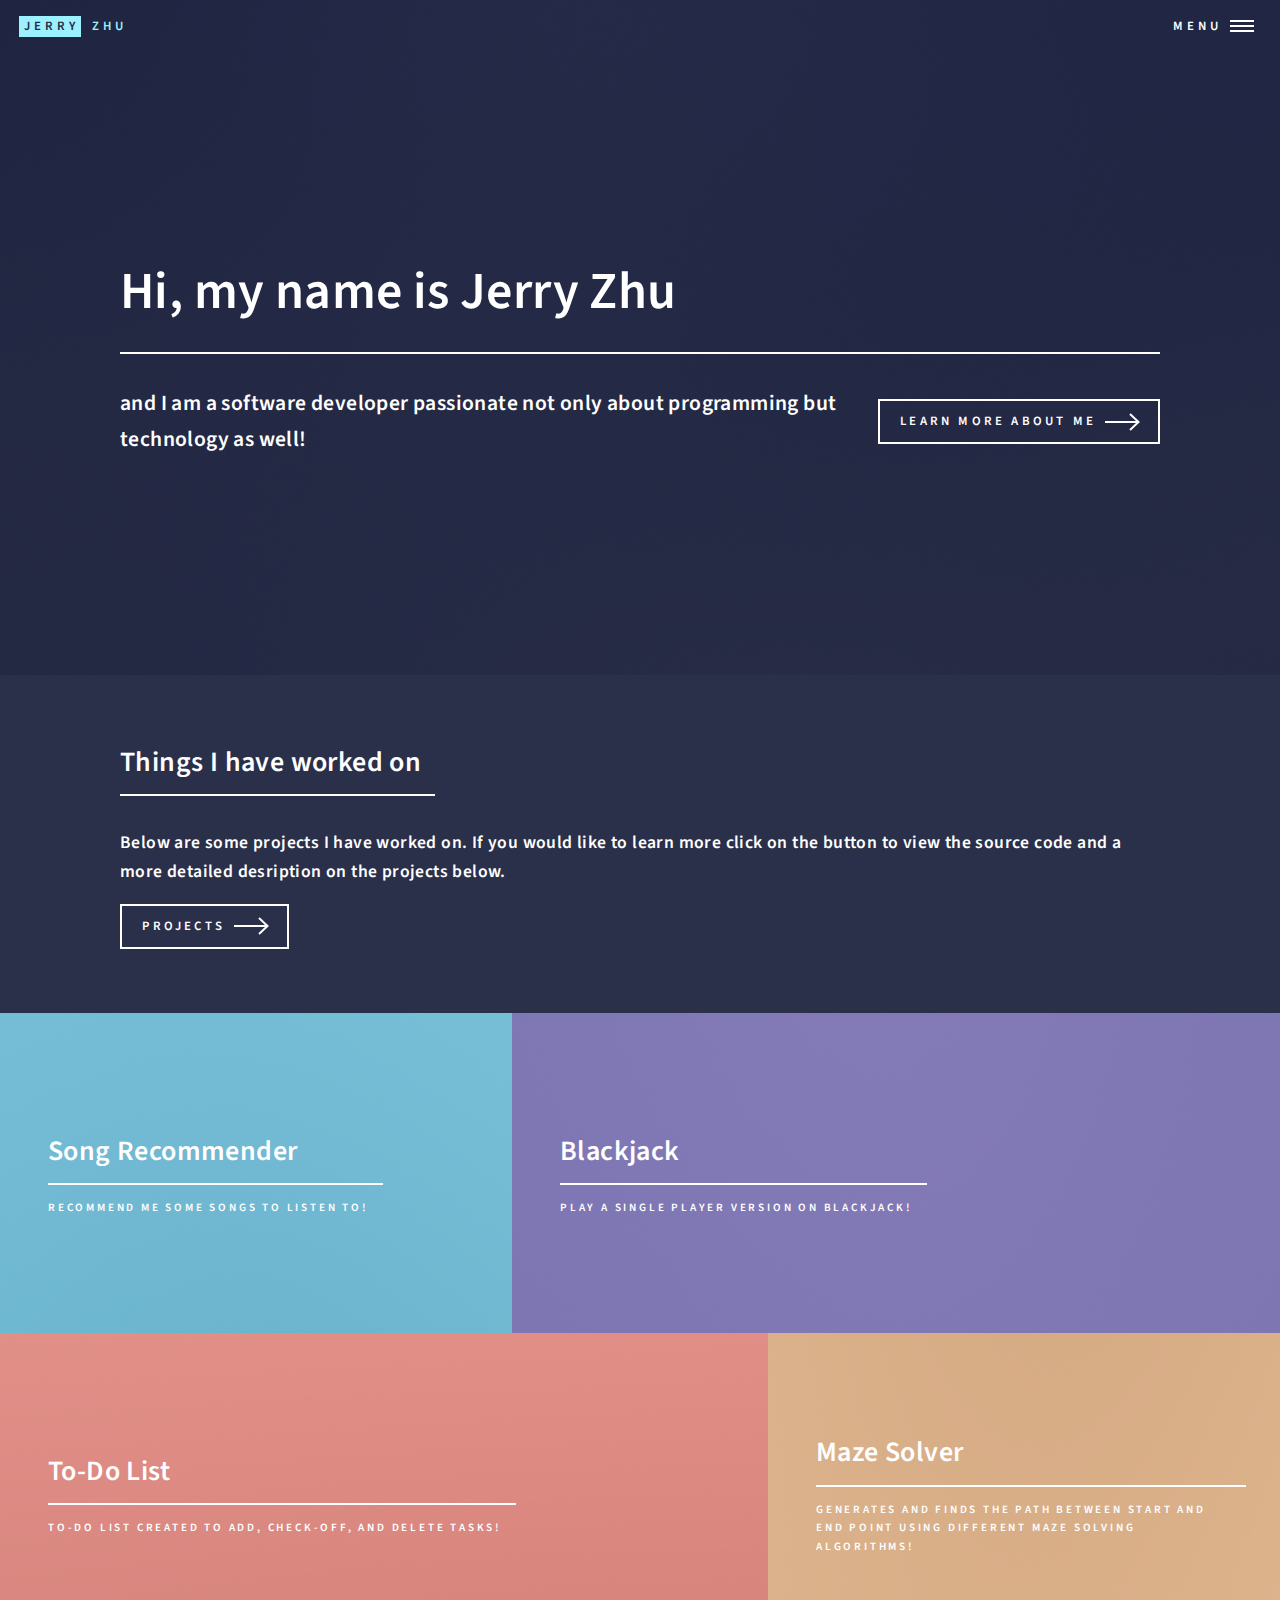
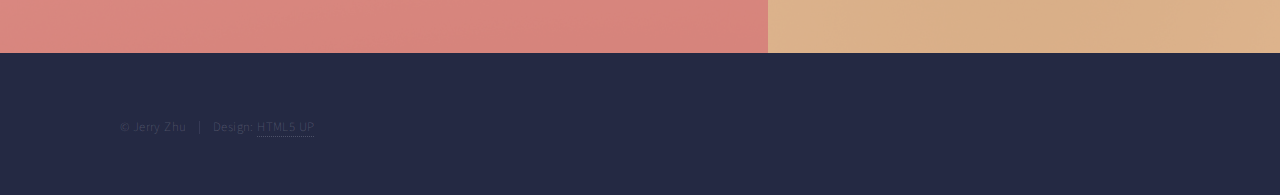
==== index.html @ 1357cb78 "Add files via upload" ====
<!DOCTYPE HTML>
<!--
	Forty by HTML5 UP
	html5up.net | @ajlkn
	Free for personal and commercial use under the CCA 3.0 license (html5up.net/license)
-->
<html>
	<head>
		<title>Jerry Zhu</title>
		<meta charset="utf-8" />
		<meta name="viewport" content="width=device-width, initial-scale=1, user-scalable=no" />
		<link rel="stylesheet" href="assets/css/main.css" />
		<noscript><link rel="stylesheet" href="assets/css/noscript.css" /></noscript>
	</head>
	<body class="is-preload">

		<!-- Wrapper -->
			<div id="wrapper">

				<!-- Header -->
					<header id="header" class="alt">
						<a href="index.html" class="logo"><strong>Jerry</strong> <span>Zhu</span></a>
						<nav>
							<a href="#menu">Menu</a>
						</nav>
					</header>

				<!-- Menu -->
					<nav id="menu">
						<ul class="links">
							<li><a href="index.html">Home</a></li>
							<li><a href="aboutme.html">About Me</a></li>
							<li><a href="projects.html">Projects</a></li>
							<li><a href="contact.html">Contact Me</a></li>
						</ul>
						<ul class="actions stacked">
							<li><a href="./pdf/Resume.pdf" class="button primary fit" target="_blank">Resume</a></li>
						</ul>
					</nav>

				<!-- Banner -->
					<section id="banner" class="major">
						<div class="inner">
							<header class="major">
								<h1>Hi, my name is Jerry Zhu</h1>
							</header>
							<div class="content">
								<h3>and I am a software developer passionate not only about programming but technology as well!</h3>
								<ul class="actions">
									<li><a href="aboutme.html" class="button next">Learn More About Me</a></li>
								</ul>
							</div>
						</div>
					</section>

				<!-- Main -->
					<div id="main">

						<!-- One -->
							<section id="one">
								<div class="inner">
									<header class="major">
										<h2>Things I have worked on</h2>
									</header>
									<h4>Below are some projects I have worked on. If you would like to learn more click on the button to view the source code and a more detailed desription on the projects below.</h4>
									<ul class="actions">
										<li><a href="projects.html" class="button next">Projects</a></li>
									</ul>
								</div>
							</section>
						<!-- Two -->
							<section id="two" class="tiles">
								<article>
									<span class="image">
										<img src="images/pic01.jpg" alt="" />
									</span>
									<header class="major">
										<h3><a href="http://ec2-18-217-144-53.us-east-2.compute.amazonaws.com:8080/songrecommender/main.jsp" target="_blank" class="link">Song Recommender</a></h3>
										<p>Recommend me some songs to listen to!</p>
									</header>
								</article>
								<article>
									<span class="image">
										<img src="images/pic02.jpg" alt="" />
									</span>
									<header class="major">
										<h3><a href="https://github.com/Zoolyn/Blackjack" target="_blank" class="link">Blackjack</a></h3>
										<p>Play a single player version on Blackjack!</p>
									</header>
								</article>
								<article>
									<span class="image">
										<img src="images/pic03.jpg" alt="" />
									</span>
									<header class="major">
										<h3><a href="https://react-todo-7936f7.netlify.com/" target="_blank" class="link">To-Do List</a></h3>
										<p>To-Do list created to add, check-off, and delete tasks!</p>
									</header>
								</article>
								<article>
									<span class="image">
										<img src="images/pic04.jpg" alt="" />
									</span>
									<header class="major">
										<h3><a href="https://github.com/Zoolyn/Maze-Solver" target="_blank" class="link">Maze Solver</a></h3>
										<p>Generates and finds the path between start and end point using different maze solving algorithms!</p>
									</header>
								</article>
							</section>
					</div>
				<!-- Footer -->
					<footer id="footer">
						<div class="inner">
							<ul class="copyright">
								<li>&copy; Jerry Zhu</li><li>Design: <a href="https://html5up.net">HTML5 UP</a></li>
							</ul>
						</div>
					</footer>

			</div>

		<!-- Scripts -->
			<script src="assets/js/jquery.min.js"></script>
			<script src="assets/js/jquery.scrolly.min.js"></script>
			<script src="assets/js/jquery.scrollex.min.js"></script>
			<script src="assets/js/browser.min.js"></script>
			<script src="assets/js/breakpoints.min.js"></script>
			<script src="assets/js/util.js"></script>
			<script src="assets/js/main.js"></script>

	</body>
</html>
---- assets/css/main.css ----
@import url(fontawesome-all.min.css);
@import url("https://fonts.googleapis.com/css?family=Source+Sans+Pro:300,300italic,600,600italic");

/*
	Forty by HTML5 UP
	html5up.net | @ajlkn
	Free for personal and commercial use under the CCA 3.0 license (html5up.net/license)
*/

html, body, div, span, applet, object,
iframe, h1, h2, h3, h4, h5, h6, p, blockquote,
pre, a, abbr, acronym, address, big, cite,
code, del, dfn, em, img, ins, kbd, q, s, samp,
small, strike, strong, sub, sup, tt, var, b,
u, i, center, dl, dt, dd, ol, ul, li, fieldset,
form, label, legend, table, caption, tbody,
tfoot, thead, tr, th, td, article, aside,
canvas, details, embed, figure, figcaption,
footer, header, hgroup, menu, nav, output, ruby,
section, summary, time, mark, audio, video {
	margin: 0;
	padding: 0;
	border: 0;
	font-size: 100%;
	font: inherit;
	vertical-align: baseline;}

article, aside, details, figcaption, figure,
footer, header, hgroup, menu, nav, section {
	display: block;}

body {
	line-height: 1;
}

ol, ul {
	list-style: none;
}

blockquote, q {
	quotes: none;
}

	blockquote:before, blockquote:after, q:before, q:after {
		content: '';
		content: none;
	}

table {
	border-collapse: collapse;
	border-spacing: 0;
}

body {
	-webkit-text-size-adjust: none;
}

mark {
	background-color: transparent;
	color: inherit;
}

input::-moz-focus-inner {
	border: 0;
	padding: 0;
}

input, select, textarea {
	-moz-appearance: none;
	-webkit-appearance: none;
	-ms-appearance: none;
	appearance: none;
}

/* Basic */

	@-ms-viewport {
		width: device-width;
	}

	body {
		-ms-overflow-style: scrollbar;
	}

	@media screen and (max-width: 480px) {

		html, body {
			min-width: 320px;
		}

	}

	html {
		box-sizing: border-box;
	}

	*, *:before, *:after {
		box-sizing: inherit;
	}

	body {
		background: #242943;
	}

		body.is-preload *, body.is-preload *:before, body.is-preload *:after {
			-moz-animation: none !important;
			-webkit-animation: none !important;
			-ms-animation: none !important;
			animation: none !important;
			-moz-transition: none !important;
			-webkit-transition: none !important;
			-ms-transition: none !important;
			transition: none !important;
		}

/* Type */

	body, input, select, textarea {
		color: #ffffff;
		font-family: "Source Sans Pro", Helvetica, sans-serif;
		font-size: 17pt;
		font-weight: 300;
		letter-spacing: 0.025em;
		line-height: 1.65;
	}

		@media screen and (max-width: 1680px) {

			body, input, select, textarea {
				font-size: 14pt;
			}

		}

		@media screen and (max-width: 1280px) {

			body, input, select, textarea {
				font-size: 12pt;
			}

		}

		@media screen and (max-width: 360px) {

			body, input, select, textarea {
				font-size: 11pt;
			}

		}

	a {
		-moz-transition: color 0.2s ease-in-out, border-bottom-color 0.2s ease-in-out;
		-webkit-transition: color 0.2s ease-in-out, border-bottom-color 0.2s ease-in-out;
		-ms-transition: color 0.2s ease-in-out, border-bottom-color 0.2s ease-in-out;
		transition: color 0.2s ease-in-out, border-bottom-color 0.2s ease-in-out;
		border-bottom: dotted 1px;
		color: inherit;
		text-decoration: none;
	}

		a:hover {
			border-bottom-color: transparent;
			color: #9bf1ff !important;
		}

		a:active {
			color: #53e3fb !important;
		}

	strong, b {
		color: #ffffff;
		font-weight: 600;
	}

	em, i {
		font-style: italic;
	}

	p {
		margin: 0 0 2em 0;
	}

	h1, h2, h3, h4, h5, h6 {
		color: #ffffff;
		font-weight: 600;
		line-height: 1.65;
		margin: 0 0 1em 0;
	}

		h1 a, h2 a, h3 a, h4 a, h5 a, h6 a {
			color: inherit;
			border-bottom: 0;
		}

	h1 {
		font-size: 2.5em;
	}

	h2 {
		font-size: 1.75em;
	}

	h3 {
		font-size: 1.35em;
	}

	h4 {
		font-size: 1.1em;
	}

	h5 {
		font-size: 0.9em;
	}

	h6 {
		font-size: 0.7em;
	}

	@media screen and (max-width: 736px) {

		h1 {
			font-size: 2em;
		}

		h2 {
			font-size: 1.5em;
		}

		h3 {
			font-size: 1.25em;
		}

	}

	sub {
		font-size: 0.8em;
		position: relative;
		top: 0.5em;
	}

	sup {
		font-size: 0.8em;
		position: relative;
		top: -0.5em;
	}

	blockquote {
		border-left: solid 4px rgba(212, 212, 255, 0.1);
		font-style: italic;
		margin: 0 0 2em 0;
		padding: 0.5em 0 0.5em 2em;
	}

	code {
		background: rgba(212, 212, 255, 0.035);
		font-family: "Courier New", monospace;
		font-size: 0.9em;
		margin: 0 0.25em;
		padding: 0.25em 0.65em;
	}

	pre {
		-webkit-overflow-scrolling: touch;
		font-family: "Courier New", monospace;
		font-size: 0.9em;
		margin: 0 0 2em 0;
	}

		pre code {
			display: block;
			line-height: 1.75;
			padding: 1em 1.5em;
			overflow-x: auto;
		}

	hr {
		border: 0;
		border-bottom: solid 1px rgba(212, 212, 255, 0.1);
		margin: 2em 0;
	}

		hr.major {
			margin: 3em 0;
		}

	.align-left {
		text-align: left;
	}

	.align-center {
		text-align: center;
	}

	.align-right {
		text-align: right;
	}

/* Row */

	.row {
		display: flex;
		flex-wrap: wrap;
		box-sizing: border-box;
		align-items: stretch;
	}

		.row > * {
			box-sizing: border-box;
		}

		.row.gtr-uniform > * > :last-child {
			margin-bottom: 0;
		}

		.row.aln-left {
			justify-content: flex-start;
		}

		.row.aln-center {
			justify-content: center;
		}

		.row.aln-right {
			justify-content: flex-end;
		}

		.row.aln-top {
			align-items: flex-start;
		}

		.row.aln-middle {
			align-items: center;
		}

		.row.aln-bottom {
			align-items: flex-end;
		}

		.row > .imp {
			order: -1;
		}

		.row > .col-1 {
			width: 8.33333%;
		}

		.row > .off-1 {
			margin-left: 8.33333%;
		}

		.row > .col-2 {
			width: 16.66667%;
		}

		.row > .off-2 {
			margin-left: 16.66667%;
		}

		.row > .col-3 {
			width: 25%;
		}

		.row > .off-3 {
			margin-left: 25%;
		}

		.row > .col-4 {
			width: 33.33333%;
		}

		.row > .off-4 {
			margin-left: 33.33333%;
		}

		.row > .col-5 {
			width: 41.66667%;
		}

		.row > .off-5 {
			margin-left: 41.66667%;
		}

		.row > .col-6 {
			width: 50%;
		}

		.row > .off-6 {
			margin-left: 50%;
		}

		.row > .col-7 {
			width: 58.33333%;
		}

		.row > .off-7 {
			margin-left: 58.33333%;
		}

		.row > .col-8 {
			width: 66.66667%;
		}

		.row > .off-8 {
			margin-left: 66.66667%;
		}

		.row > .col-9 {
			width: 75%;
		}

		.row > .off-9 {
			margin-left: 75%;
		}

		.row > .col-10 {
			width: 83.33333%;
		}

		.row > .off-10 {
			margin-left: 83.33333%;
		}

		.row > .col-11 {
			width: 91.66667%;
		}

		.row > .off-11 {
			margin-left: 91.66667%;
		}

		.row > .col-12 {
			width: 100%;
		}

		.row > .off-12 {
			margin-left: 100%;
		}

		.row.gtr-0 {
			margin-top: 0;
			margin-left: 0em;
		}

			.row.gtr-0 > * {
				padding: 0 0 0 0em;
			}

			.row.gtr-0.gtr-uniform {
				margin-top: 0em;
			}

				.row.gtr-0.gtr-uniform > * {
					padding-top: 0em;
				}

		.row.gtr-25 {
			margin-top: 0;
			margin-left: -0.5em;
		}

			.row.gtr-25 > * {
				padding: 0 0 0 0.5em;
			}

			.row.gtr-25.gtr-uniform {
				margin-top: -0.5em;
			}

				.row.gtr-25.gtr-uniform > * {
					padding-top: 0.5em;
				}

		.row.gtr-50 {
			margin-top: 0;
			margin-left: -1em;
		}

			.row.gtr-50 > * {
				padding: 0 0 0 1em;
			}

			.row.gtr-50.gtr-uniform {
				margin-top: -1em;
			}

				.row.gtr-50.gtr-uniform > * {
					padding-top: 1em;
				}

		.row {
			margin-top: 0;
			margin-left: -2em;
		}

			.row > * {
				padding: 0 0 0 2em;
			}

			.row.gtr-uniform {
				margin-top: -2em;
			}

				.row.gtr-uniform > * {
					padding-top: 2em;
				}

		.row.gtr-150 {
			margin-top: 0;
			margin-left: -3em;
		}

			.row.gtr-150 > * {
				padding: 0 0 0 3em;
			}

			.row.gtr-150.gtr-uniform {
				margin-top: -3em;
			}

				.row.gtr-150.gtr-uniform > * {
					padding-top: 3em;
				}

		.row.gtr-200 {
			margin-top: 0;
			margin-left: -4em;
		}

			.row.gtr-200 > * {
				padding: 0 0 0 4em;
			}

			.row.gtr-200.gtr-uniform {
				margin-top: -4em;
			}

				.row.gtr-200.gtr-uniform > * {
					padding-top: 4em;
				}

		@media screen and (max-width: 1680px) {

			.row {
				display: flex;
				flex-wrap: wrap;
				box-sizing: border-box;
				align-items: stretch;
			}

				.row > * {
					box-sizing: border-box;
				}

				.row.gtr-uniform > * > :last-child {
					margin-bottom: 0;
				}

				.row.aln-left {
					justify-content: flex-start;
				}

				.row.aln-center {
					justify-content: center;
				}

				.row.aln-right {
					justify-content: flex-end;
				}

				.row.aln-top {
					align-items: flex-start;
				}

				.row.aln-middle {
					align-items: center;
				}

				.row.aln-bottom {
					align-items: flex-end;
				}

				.row > .imp-xlarge {
					order: -1;
				}

				.row > .col-1-xlarge {
					width: 8.33333%;
				}

				.row > .off-1-xlarge {
					margin-left: 8.33333%;
				}

				.row > .col-2-xlarge {
					width: 16.66667%;
				}

				.row > .off-2-xlarge {
					margin-left: 16.66667%;
				}

				.row > .col-3-xlarge {
					width: 25%;
				}

				.row > .off-3-xlarge {
					margin-left: 25%;
				}

				.row > .col-4-xlarge {
					width: 33.33333%;
				}

				.row > .off-4-xlarge {
					margin-left: 33.33333%;
				}

				.row > .col-5-xlarge {
					width: 41.66667%;
				}

				.row > .off-5-xlarge {
					margin-left: 41.66667%;
				}

				.row > .col-6-xlarge {
					width: 50%;
				}

				.row > .off-6-xlarge {
					margin-left: 50%;
				}

				.row > .col-7-xlarge {
					width: 58.33333%;
				}

				.row > .off-7-xlarge {
					margin-left: 58.33333%;
				}

				.row > .col-8-xlarge {
					width: 66.66667%;
				}

				.row > .off-8-xlarge {
					margin-left: 66.66667%;
				}

				.row > .col-9-xlarge {
					width: 75%;
				}

				.row > .off-9-xlarge {
					margin-left: 75%;
				}

				.row > .col-10-xlarge {
					width: 83.33333%;
				}

				.row > .off-10-xlarge {
					margin-left: 83.33333%;
				}

				.row > .col-11-xlarge {
					width: 91.66667%;
				}

				.row > .off-11-xlarge {
					margin-left: 91.66667%;
				}

				.row > .col-12-xlarge {
					width: 100%;
				}

				.row > .off-12-xlarge {
					margin-left: 100%;
				}

				.row.gtr-0 {
					margin-top: 0;
					margin-left: 0em;
				}

					.row.gtr-0 > * {
						padding: 0 0 0 0em;
					}

					.row.gtr-0.gtr-uniform {
						margin-top: 0em;
					}

						.row.gtr-0.gtr-uniform > * {
							padding-top: 0em;
						}

				.row.gtr-25 {
					margin-top: 0;
					margin-left: -0.5em;
				}

					.row.gtr-25 > * {
						padding: 0 0 0 0.5em;
					}

					.row.gtr-25.gtr-uniform {
						margin-top: -0.5em;
					}

						.row.gtr-25.gtr-uniform > * {
							padding-top: 0.5em;
						}

				.row.gtr-50 {
					margin-top: 0;
					margin-left: -1em;
				}

					.row.gtr-50 > * {
						padding: 0 0 0 1em;
					}

					.row.gtr-50.gtr-uniform {
						margin-top: -1em;
					}

						.row.gtr-50.gtr-uniform > * {
							padding-top: 1em;
						}

				.row {
					margin-top: 0;
					margin-left: -2em;
				}

					.row > * {
						padding: 0 0 0 2em;
					}

					.row.gtr-uniform {
						margin-top: -2em;
					}

						.row.gtr-uniform > * {
							padding-top: 2em;
						}

				.row.gtr-150 {
					margin-top: 0;
					margin-left: -3em;
				}

					.row.gtr-150 > * {
						padding: 0 0 0 3em;
					}

					.row.gtr-150.gtr-uniform {
						margin-top: -3em;
					}

						.row.gtr-150.gtr-uniform > * {
							padding-top: 3em;
						}

				.row.gtr-200 {
					margin-top: 0;
					margin-left: -4em;
				}

					.row.gtr-200 > * {
						padding: 0 0 0 4em;
					}

					.row.gtr-200.gtr-uniform {
						margin-top: -4em;
					}

						.row.gtr-200.gtr-uniform > * {
							padding-top: 4em;
						}

		}

		@media screen and (max-width: 1280px) {

			.row {
				display: flex;
				flex-wrap: wrap;
				box-sizing: border-box;
				align-items: stretch;
			}

				.row > * {
					box-sizing: border-box;
				}

				.row.gtr-uniform > * > :last-child {
					margin-bottom: 0;
				}

				.row.aln-left {
					justify-content: flex-start;
				}

				.row.aln-center {
					justify-content: center;
				}

				.row.aln-right {
					justify-content: flex-end;
				}

				.row.aln-top {
					align-items: flex-start;
				}

				.row.aln-middle {
					align-items: center;
				}

				.row.aln-bottom {
					align-items: flex-end;
				}

				.row > .imp-large {
					order: -1;
				}

				.row > .col-1-large {
					width: 8.33333%;
				}

				.row > .off-1-large {
					margin-left: 8.33333%;
				}

				.row > .col-2-large {
					width: 16.66667%;
				}

				.row > .off-2-large {
					margin-left: 16.66667%;
				}

				.row > .col-3-large {
					width: 25%;
				}

				.row > .off-3-large {
					margin-left: 25%;
				}

				.row > .col-4-large {
					width: 33.33333%;
				}

				.row > .off-4-large {
					margin-left: 33.33333%;
				}

				.row > .col-5-large {
					width: 41.66667%;
				}

				.row > .off-5-large {
					margin-left: 41.66667%;
				}

				.row > .col-6-large {
					width: 50%;
				}

				.row > .off-6-large {
					margin-left: 50%;
				}

				.row > .col-7-large {
					width: 58.33333%;
				}

				.row > .off-7-large {
					margin-left: 58.33333%;
				}

				.row > .col-8-large {
					width: 66.66667%;
				}

				.row > .off-8-large {
					margin-left: 66.66667%;
				}

				.row > .col-9-large {
					width: 75%;
				}

				.row > .off-9-large {
					margin-left: 75%;
				}

				.row > .col-10-large {
					width: 83.33333%;
				}

				.row > .off-10-large {
					margin-left: 83.33333%;
				}

				.row > .col-11-large {
					width: 91.66667%;
				}

				.row > .off-11-large {
					margin-left: 91.66667%;
				}

				.row > .col-12-large {
					width: 100%;
				}

				.row > .off-12-large {
					margin-left: 100%;
				}

				.row.gtr-0 {
					margin-top: 0;
					margin-left: 0em;
				}

					.row.gtr-0 > * {
						padding: 0 0 0 0em;
					}

					.row.gtr-0.gtr-uniform {
						margin-top: 0em;
					}

						.row.gtr-0.gtr-uniform > * {
							padding-top: 0em;
						}

				.row.gtr-25 {
					margin-top: 0;
					margin-left: -0.375em;
				}

					.row.gtr-25 > * {
						padding: 0 0 0 0.375em;
					}

					.row.gtr-25.gtr-uniform {
						margin-top: -0.375em;
					}

						.row.gtr-25.gtr-uniform > * {
							padding-top: 0.375em;
						}

				.row.gtr-50 {
					margin-top: 0;
					margin-left: -0.75em;
				}

					.row.gtr-50 > * {
						padding: 0 0 0 0.75em;
					}

					.row.gtr-50.gtr-uniform {
						margin-top: -0.75em;
					}

						.row.gtr-50.gtr-uniform > * {
							padding-top: 0.75em;
						}

				.row {
					margin-top: 0;
					margin-left: -1.5em;
				}

					.row > * {
						padding: 0 0 0 1.5em;
					}

					.row.gtr-uniform {
						margin-top: -1.5em;
					}

						.row.gtr-uniform > * {
							padding-top: 1.5em;
						}

				.row.gtr-150 {
					margin-top: 0;
					margin-left: -2.25em;
				}

					.row.gtr-150 > * {
						padding: 0 0 0 2.25em;
					}

					.row.gtr-150.gtr-uniform {
						margin-top: -2.25em;
					}

						.row.gtr-150.gtr-uniform > * {
							padding-top: 2.25em;
						}

				.row.gtr-200 {
					margin-top: 0;
					margin-left: -3em;
				}

					.row.gtr-200 > * {
						padding: 0 0 0 3em;
					}

					.row.gtr-200.gtr-uniform {
						margin-top: -3em;
					}

						.row.gtr-200.gtr-uniform > * {
							padding-top: 3em;
						}

		}

		@media screen and (max-width: 980px) {

			.row {
				display: flex;
				flex-wrap: wrap;
				box-sizing: border-box;
				align-items: stretch;
			}

				.row > * {
					box-sizing: border-box;
				}

				.row.gtr-uniform > * > :last-child {
					margin-bottom: 0;
				}

				.row.aln-left {
					justify-content: flex-start;
				}

				.row.aln-center {
					justify-content: center;
				}

				.row.aln-right {
					justify-content: flex-end;
				}

				.row.aln-top {
					align-items: flex-start;
				}

				.row.aln-middle {
					align-items: center;
				}

				.row.aln-bottom {
					align-items: flex-end;
				}

				.row > .imp-medium {
					order: -1;
				}

				.row > .col-1-medium {
					width: 8.33333%;
				}

				.row > .off-1-medium {
					margin-left: 8.33333%;
				}

				.row > .col-2-medium {
					width: 16.66667%;
				}

				.row > .off-2-medium {
					margin-left: 16.66667%;
				}

				.row > .col-3-medium {
					width: 25%;
				}

				.row > .off-3-medium {
					margin-left: 25%;
				}

				.row > .col-4-medium {
					width: 33.33333%;
				}

				.row > .off-4-medium {
					margin-left: 33.33333%;
				}

				.row > .col-5-medium {
					width: 41.66667%;
				}

				.row > .off-5-medium {
					margin-left: 41.66667%;
				}

				.row > .col-6-medium {
					width: 50%;
				}

				.row > .off-6-medium {
					margin-left: 50%;
				}

				.row > .col-7-medium {
					width: 58.33333%;
				}

				.row > .off-7-medium {
					margin-left: 58.33333%;
				}

				.row > .col-8-medium {
					width: 66.66667%;
				}

				.row > .off-8-medium {
					margin-left: 66.66667%;
				}

				.row > .col-9-medium {
					width: 75%;
				}

				.row > .off-9-medium {
					margin-left: 75%;
				}

				.row > .col-10-medium {
					width: 83.33333%;
				}

				.row > .off-10-medium {
					margin-left: 83.33333%;
				}

				.row > .col-11-medium {
					width: 91.66667%;
				}

				.row > .off-11-medium {
					margin-left: 91.66667%;
				}

				.row > .col-12-medium {
					width: 100%;
				}

				.row > .off-12-medium {
					margin-left: 100%;
				}

				.row.gtr-0 {
					margin-top: 0;
					margin-left: 0em;
				}

					.row.gtr-0 > * {
						padding: 0 0 0 0em;
					}

					.row.gtr-0.gtr-uniform {
						margin-top: 0em;
					}

						.row.gtr-0.gtr-uniform > * {
							padding-top: 0em;
						}

				.row.gtr-25 {
					margin-top: 0;
					margin-left: -0.375em;
				}

					.row.gtr-25 > * {
						padding: 0 0 0 0.375em;
					}

					.row.gtr-25.gtr-uniform {
						margin-top: -0.375em;
					}

						.row.gtr-25.gtr-uniform > * {
							padding-top: 0.375em;
						}

				.row.gtr-50 {
					margin-top: 0;
					margin-left: -0.75em;
				}

					.row.gtr-50 > * {
						padding: 0 0 0 0.75em;
					}

					.row.gtr-50.gtr-uniform {
						margin-top: -0.75em;
					}

						.row.gtr-50.gtr-uniform > * {
							padding-top: 0.75em;
						}

				.row {
					margin-top: 0;
					margin-left: -1.5em;
				}

					.row > * {
						padding: 0 0 0 1.5em;
					}

					.row.gtr-uniform {
						margin-top: -1.5em;
					}

						.row.gtr-uniform > * {
							padding-top: 1.5em;
						}

				.row.gtr-150 {
					margin-top: 0;
					margin-left: -2.25em;
				}

					.row.gtr-150 > * {
						padding: 0 0 0 2.25em;
					}

					.row.gtr-150.gtr-uniform {
						margin-top: -2.25em;
					}

						.row.gtr-150.gtr-uniform > * {
							padding-top: 2.25em;
						}

				.row.gtr-200 {
					margin-top: 0;
					margin-left: -3em;
				}

					.row.gtr-200 > * {
						padding: 0 0 0 3em;
					}

					.row.gtr-200.gtr-uniform {
						margin-top: -3em;
					}

						.row.gtr-200.gtr-uniform > * {
							padding-top: 3em;
						}

		}

		@media screen and (max-width: 736px) {

			.row {
				display: flex;
				flex-wrap: wrap;
				box-sizing: border-box;
				align-items: stretch;
			}

				.row > * {
					box-sizing: border-box;
				}

				.row.gtr-uniform > * > :last-child {
					margin-bottom: 0;
				}

				.row.aln-left {
					justify-content: flex-start;
				}

				.row.aln-center {
					justify-content: center;
				}

				.row.aln-right {
					justify-content: flex-end;
				}

				.row.aln-top {
					align-items: flex-start;
				}

				.row.aln-middle {
					align-items: center;
				}

				.row.aln-bottom {
					align-items: flex-end;
				}

				.row > .imp-small {
					order: -1;
				}

				.row > .col-1-small {
					width: 8.33333%;
				}

				.row > .off-1-small {
					margin-left: 8.33333%;
				}

				.row > .col-2-small {
					width: 16.66667%;
				}

				.row > .off-2-small {
					margin-left: 16.66667%;
				}

				.row > .col-3-small {
					width: 25%;
				}

				.row > .off-3-small {
					margin-left: 25%;
				}

				.row > .col-4-small {
					width: 33.33333%;
				}

				.row > .off-4-small {
					margin-left: 33.33333%;
				}

				.row > .col-5-small {
					width: 41.66667%;
				}

				.row > .off-5-small {
					margin-left: 41.66667%;
				}

				.row > .col-6-small {
					width: 50%;
				}

				.row > .off-6-small {
					margin-left: 50%;
				}

				.row > .col-7-small {
					width: 58.33333%;
				}

				.row > .off-7-small {
					margin-left: 58.33333%;
				}

				.row > .col-8-small {
					width: 66.66667%;
				}

				.row > .off-8-small {
					margin-left: 66.66667%;
				}

				.row > .col-9-small {
					width: 75%;
				}

				.row > .off-9-small {
					margin-left: 75%;
				}

				.row > .col-10-small {
					width: 83.33333%;
				}

				.row > .off-10-small {
					margin-left: 83.33333%;
				}

				.row > .col-11-small {
					width: 91.66667%;
				}

				.row > .off-11-small {
					margin-left: 91.66667%;
				}

				.row > .col-12-small {
					width: 100%;
				}

				.row > .off-12-small {
					margin-left: 100%;
				}

				.row.gtr-0 {
					margin-top: 0;
					margin-left: 0em;
				}

					.row.gtr-0 > * {
						padding: 0 0 0 0em;
					}

					.row.gtr-0.gtr-uniform {
						margin-top: 0em;
					}

						.row.gtr-0.gtr-uniform > * {
							padding-top: 0em;
						}

				.row.gtr-25 {
					margin-top: 0;
					margin-left: -0.3125em;
				}

					.row.gtr-25 > * {
						padding: 0 0 0 0.3125em;
					}

					.row.gtr-25.gtr-uniform {
						margin-top: -0.3125em;
					}

						.row.gtr-25.gtr-uniform > * {
							padding-top: 0.3125em;
						}

				.row.gtr-50 {
					margin-top: 0;
					margin-left: -0.625em;
				}

					.row.gtr-50 > * {
						padding: 0 0 0 0.625em;
					}

					.row.gtr-50.gtr-uniform {
						margin-top: -0.625em;
					}

						.row.gtr-50.gtr-uniform > * {
							padding-top: 0.625em;
						}

				.row {
					margin-top: 0;
					margin-left: -1.25em;
				}

					.row > * {
						padding: 0 0 0 1.25em;
					}

					.row.gtr-uniform {
						margin-top: -1.25em;
					}

						.row.gtr-uniform > * {
							padding-top: 1.25em;
						}

				.row.gtr-150 {
					margin-top: 0;
					margin-left: -1.875em;
				}

					.row.gtr-150 > * {
						padding: 0 0 0 1.875em;
					}

					.row.gtr-150.gtr-uniform {
						margin-top: -1.875em;
					}

						.row.gtr-150.gtr-uniform > * {
							padding-top: 1.875em;
						}

				.row.gtr-200 {
					margin-top: 0;
					margin-left: -2.5em;
				}

					.row.gtr-200 > * {
						padding: 0 0 0 2.5em;
					}

					.row.gtr-200.gtr-uniform {
						margin-top: -2.5em;
					}

						.row.gtr-200.gtr-uniform > * {
							padding-top: 2.5em;
						}

		}

		@media screen and (max-width: 480px) {

			.row {
				display: flex;
				flex-wrap: wrap;
				box-sizing: border-box;
				align-items: stretch;
			}

				.row > * {
					box-sizing: border-box;
				}

				.row.gtr-uniform > * > :last-child {
					margin-bottom: 0;
				}

				.row.aln-left {
					justify-content: flex-start;
				}

				.row.aln-center {
					justify-content: center;
				}

				.row.aln-right {
					justify-content: flex-end;
				}

				.row.aln-top {
					align-items: flex-start;
				}

				.row.aln-middle {
					align-items: center;
				}

				.row.aln-bottom {
					align-items: flex-end;
				}

				.row > .imp-xsmall {
					order: -1;
				}

				.row > .col-1-xsmall {
					width: 8.33333%;
				}

				.row > .off-1-xsmall {
					margin-left: 8.33333%;
				}

				.row > .col-2-xsmall {
					width: 16.66667%;
				}

				.row > .off-2-xsmall {
					margin-left: 16.66667%;
				}

				.row > .col-3-xsmall {
					width: 25%;
				}

				.row > .off-3-xsmall {
					margin-left: 25%;
				}

				.row > .col-4-xsmall {
					width: 33.33333%;
				}

				.row > .off-4-xsmall {
					margin-left: 33.33333%;
				}

				.row > .col-5-xsmall {
					width: 41.66667%;
				}

				.row > .off-5-xsmall {
					margin-left: 41.66667%;
				}

				.row > .col-6-xsmall {
					width: 50%;
				}

				.row > .off-6-xsmall {
					margin-left: 50%;
				}

				.row > .col-7-xsmall {
					width: 58.33333%;
				}

				.row > .off-7-xsmall {
					margin-left: 58.33333%;
				}

				.row > .col-8-xsmall {
					width: 66.66667%;
				}

				.row > .off-8-xsmall {
					margin-left: 66.66667%;
				}

				.row > .col-9-xsmall {
					width: 75%;
				}

				.row > .off-9-xsmall {
					margin-left: 75%;
				}

				.row > .col-10-xsmall {
					width: 83.33333%;
				}

				.row > .off-10-xsmall {
					margin-left: 83.33333%;
				}

				.row > .col-11-xsmall {
					width: 91.66667%;
				}

				.row > .off-11-xsmall {
					margin-left: 91.66667%;
				}

				.row > .col-12-xsmall {
					width: 100%;
				}

				.row > .off-12-xsmall {
					margin-left: 100%;
				}

				.row.gtr-0 {
					margin-top: 0;
					margin-left: 0em;
				}

					.row.gtr-0 > * {
						padding: 0 0 0 0em;
					}

					.row.gtr-0.gtr-uniform {
						margin-top: 0em;
					}

						.row.gtr-0.gtr-uniform > * {
							padding-top: 0em;
						}

				.row.gtr-25 {
					margin-top: 0;
					margin-left: -0.3125em;
				}

					.row.gtr-25 > * {
						padding: 0 0 0 0.3125em;
					}

					.row.gtr-25.gtr-uniform {
						margin-top: -0.3125em;
					}

						.row.gtr-25.gtr-uniform > * {
							padding-top: 0.3125em;
						}

				.row.gtr-50 {
					margin-top: 0;
					margin-left: -0.625em;
				}

					.row.gtr-50 > * {
						padding: 0 0 0 0.625em;
					}

					.row.gtr-50.gtr-uniform {
						margin-top: -0.625em;
					}

						.row.gtr-50.gtr-uniform > * {
							padding-top: 0.625em;
						}

				.row {
					margin-top: 0;
					margin-left: -1.25em;
				}

					.row > * {
						padding: 0 0 0 1.25em;
					}

					.row.gtr-uniform {
						margin-top: -1.25em;
					}

						.row.gtr-uniform > * {
							padding-top: 1.25em;
						}

				.row.gtr-150 {
					margin-top: 0;
					margin-left: -1.875em;
				}

					.row.gtr-150 > * {
						padding: 0 0 0 1.875em;
					}

					.row.gtr-150.gtr-uniform {
						margin-top: -1.875em;
					}

						.row.gtr-150.gtr-uniform > * {
							padding-top: 1.875em;
						}

				.row.gtr-200 {
					margin-top: 0;
					margin-left: -2.5em;
				}

					.row.gtr-200 > * {
						padding: 0 0 0 2.5em;
					}

					.row.gtr-200.gtr-uniform {
						margin-top: -2.5em;
					}

						.row.gtr-200.gtr-uniform > * {
							padding-top: 2.5em;
						}

		}

/* Section/Article */

	section.special, article.special {
		text-align: center;
	}

	header.major {
		width: -moz-max-content;
		width: -webkit-max-content;
		width: -ms-max-content;
		width: max-content;
		margin-bottom: 2em;
	}

		header.major > :first-child {
			margin-bottom: 0;
			width: calc(100% + 0.5em);
		}

			header.major > :first-child:after {
				content: '';
				background-color: #ffffff;
				display: block;
				height: 2px;
				margin: 0.325em 0 0.5em 0;
				width: 100%;
			}

		header.major > p {
			font-size: 0.7em;
			font-weight: 600;
			letter-spacing: 0.25em;
			margin-bottom: 0;
			text-transform: uppercase;
		}

		body.is-ie header.major > :first-child:after {
			max-width: 9em;
		}

		body.is-ie header.major > h1:after {
			max-width: 100% !important;
		}

	@media screen and (max-width: 736px) {

		header.major > p br {
			display: none;
		}

	}

/* Form */

	form {
		margin: 0 0 2em 0;
	}

		form > :last-child {
			margin-bottom: 0;
		}

		form > .fields {
			display: -moz-flex;
			display: -webkit-flex;
			display: -ms-flex;
			display: flex;
			-moz-flex-wrap: wrap;
			-webkit-flex-wrap: wrap;
			-ms-flex-wrap: wrap;
			flex-wrap: wrap;
			width: calc(100% + 3em);
			margin: -1.5em 0 2em -1.5em;
		}

			form > .fields > .field {
				-moz-flex-grow: 0;
				-webkit-flex-grow: 0;
				-ms-flex-grow: 0;
				flex-grow: 0;
				-moz-flex-shrink: 0;
				-webkit-flex-shrink: 0;
				-ms-flex-shrink: 0;
				flex-shrink: 0;
				padding: 1.5em 0 0 1.5em;
				width: calc(100% - 1.5em);
			}

				form > .fields > .field.half {
					width: calc(50% - 0.75em);
				}

				form > .fields > .field.third {
					width: calc(100%/3 - 0.5em);
				}

				form > .fields > .field.quarter {
					width: calc(25% - 0.375em);
				}

		@media screen and (max-width: 480px) {

			form > .fields {
				width: calc(100% + 3em);
				margin: -1.5em 0 2em -1.5em;
			}

				form > .fields > .field {
					padding: 1.5em 0 0 1.5em;
					width: calc(100% - 1.5em);
				}

					form > .fields > .field.half {
						width: calc(100% - 1.5em);
					}

					form > .fields > .field.third {
						width: calc(100% - 1.5em);
					}

					form > .fields > .field.quarter {
						width: calc(100% - 1.5em);
					}

		}

	label {
		color: #ffffff;
		display: block;
		font-size: 0.8em;
		font-weight: 600;
		letter-spacing: 0.25em;
		margin: 0 0 1em 0;
		text-transform: uppercase;
	}

	input[type="text"],
	input[type="password"],
	input[type="email"],
	input[type="tel"],
	input[type="search"],
	input[type="url"],
	select,
	textarea {
		-moz-appearance: none;
		-webkit-appearance: none;
		-ms-appearance: none;
		appearance: none;
		background: rgba(212, 212, 255, 0.035);
		border: none;
		border-radius: 0;
		color: inherit;
		display: block;
		outline: 0;
		padding: 0 1em;
		text-decoration: none;
		width: 100%;
	}

		input[type="text"]:invalid,
		input[type="password"]:invalid,
		input[type="email"]:invalid,
		input[type="tel"]:invalid,
		input[type="search"]:invalid,
		input[type="url"]:invalid,
		select:invalid,
		textarea:invalid {
			box-shadow: none;
		}

		input[type="text"]:focus,
		input[type="password"]:focus,
		input[type="email"]:focus,
		input[type="tel"]:focus,
		input[type="search"]:focus,
		input[type="url"]:focus,
		select:focus,
		textarea:focus {
			border-color: #9bf1ff;
			box-shadow: 0 0 0 2px #9bf1ff;
		}

	select {
		background-image: url("data:image/svg+xml;charset=utf8,%3Csvg xmlns='http://www.w3.org/2000/svg' width='40' height='40' preserveAspectRatio='none' viewBox='0 0 40 40'%3E%3Cpath d='M9.4,12.3l10.4,10.4l10.4-10.4c0.2-0.2,0.5-0.4,0.9-0.4c0.3,0,0.6,0.1,0.9,0.4l3.3,3.3c0.2,0.2,0.4,0.5,0.4,0.9 c0,0.4-0.1,0.6-0.4,0.9L20.7,31.9c-0.2,0.2-0.5,0.4-0.9,0.4c-0.3,0-0.6-0.1-0.9-0.4L4.3,17.3c-0.2-0.2-0.4-0.5-0.4-0.9 c0-0.4,0.1-0.6,0.4-0.9l3.3-3.3c0.2-0.2,0.5-0.4,0.9-0.4S9.1,12.1,9.4,12.3z' fill='rgba(212, 212, 255, 0.1)' /%3E%3C/svg%3E");
		background-size: 1.25rem;
		background-repeat: no-repeat;
		background-position: calc(100% - 1rem) center;
		height: 2.75em;
		padding-right: 2.75em;
		text-overflow: ellipsis;
	}

		select option {
			color: #ffffff;
			background: #242943;
		}

		select:focus::-ms-value {
			background-color: transparent;
		}

		select::-ms-expand {
			display: none;
		}

	input[type="text"],
	input[type="password"],
	input[type="email"],
	input[type="tel"],
	input[type="search"],
	input[type="url"],
	select {
		height: 2.75em;
	}

	textarea {
		padding: 0.75em 1em;
	}

	input[type="checkbox"],
	input[type="radio"] {
		-moz-appearance: none;
		-webkit-appearance: none;
		-ms-appearance: none;
		appearance: none;
		display: block;
		float: left;
		margin-right: -2em;
		opacity: 0;
		width: 1em;
		z-index: -1;
	}

		input[type="checkbox"] + label,
		input[type="radio"] + label {
			text-decoration: none;
			color: #ffffff;
			cursor: pointer;
			display: inline-block;
			font-weight: 300;
			padding-left: 2.65em;
			padding-right: 0.75em;
			position: relative;
		}

			input[type="checkbox"] + label:before,
			input[type="radio"] + label:before {
				-moz-osx-font-smoothing: grayscale;
				-webkit-font-smoothing: antialiased;
				display: inline-block;
				font-style: normal;
				font-variant: normal;
				text-rendering: auto;
				line-height: 1;
				text-transform: none !important;
				font-family: 'Font Awesome 5 Free';
				font-weight: 900;
			}

			input[type="checkbox"] + label:before,
			input[type="radio"] + label:before {
				background: rgba(212, 212, 255, 0.035);
				content: '';
				display: inline-block;
				font-size: 0.8em;
				height: 2.0625em;
				left: 0;
				letter-spacing: 0;
				line-height: 2.0625em;
				position: absolute;
				text-align: center;
				top: 0;
				width: 2.0625em;
			}

		input[type="checkbox"]:checked + label:before,
		input[type="radio"]:checked + label:before {
			background: #ffffff;
			border-color: #9bf1ff;
			content: '\f00c';
			color: #242943;
		}

		input[type="checkbox"]:focus + label:before,
		input[type="radio"]:focus + label:before {
			box-shadow: 0 0 0 2px #9bf1ff;
		}

	input[type="radio"] + label:before {
		border-radius: 100%;
	}

	::-webkit-input-placeholder {
		color: rgba(244, 244, 255, 0.2) !important;
		opacity: 1.0;
	}

	:-moz-placeholder {
		color: rgba(244, 244, 255, 0.2) !important;
		opacity: 1.0;
	}

	::-moz-placeholder {
		color: rgba(244, 244, 255, 0.2) !important;
		opacity: 1.0;
	}

	:-ms-input-placeholder {
		color: rgba(244, 244, 255, 0.2) !important;
		opacity: 1.0;
	}

/* Box */

	.box {
		border: solid 1px rgba(212, 212, 255, 0.1);
		margin-bottom: 2em;
		padding: 1.5em;
	}

		.box > :last-child,
		.box > :last-child > :last-child,
		.box > :last-child > :last-child > :last-child {
			margin-bottom: 0;
		}

		.box.alt {
			border: 0;
			border-radius: 0;
			padding: 0;
		}

/* Icon */

	.icon {
		text-decoration: none;
		border-bottom: none;
		position: relative;
	}

		.icon:before {
			-moz-osx-font-smoothing: grayscale;
			-webkit-font-smoothing: antialiased;
			display: inline-block;
			font-style: normal;
			font-variant: normal;
			text-rendering: auto;
			line-height: 1;
			text-transform: none !important;
			font-family: 'Font Awesome 5 Free';
			font-weight: 400;
		}

		.icon > .label {
			display: none;
		}

		.icon:before {
			line-height: inherit;
		}

		.icon.solid:before {
			font-weight: 900;
		}

		.icon.brands:before {
			font-family: 'Font Awesome 5 Brands';
		}

		.icon.alt:before {
			background-color: #ffffff;
			border-radius: 100%;
			color: #242943;
			display: inline-block;
			height: 2em;
			line-height: 2em;
			text-align: center;
			width: 2em;
		}

	a.icon.alt:before {
		-moz-transition: background-color 0.2s ease-in-out;
		-webkit-transition: background-color 0.2s ease-in-out;
		-ms-transition: background-color 0.2s ease-in-out;
		transition: background-color 0.2s ease-in-out;
	}

	a.icon.alt:hover:before {
		background-color: #6fc3df;
	}

	a.icon.alt:active:before {
		background-color: #37a6cb;
	}

/* Image */

	.static {
		position:absolute;
	}
	
	.static:hover {
		opacity:0;
	}

	.image {
		border: 0;
		display: inline-block;
		position: relative;
	}

		.image img {
			display: block;
		}

		.image.left, .image.right {
			max-width: 30%;
		}

			.image.left img, .image.right img {
				width: 100%;
			}

		.image.left {
			float: left;
			margin: 0 1.5em 1.25em 0;
			top: 0.25em;
		}

		.image.right {
			float: right;
			margin: 0 0 1.25em 1.5em;
			top: 0.25em;
		}

		.image.fit {
			display: block;
			margin: 0 0 2em 0;
			width: 100%;
		}

			.image.fit img {
				width: 100%;
			}

		.image.main {
			display: block;
			margin: 2.5em 0;
			width: 100%;
		}

			.image.main img {
				width: 100%;
			}

			@media screen and (max-width: 736px) {

				.image.main {
					margin: 1.5em 0;
				}

			}

/* List */

	ol {
		list-style: decimal;
		margin: 0 0 2em 0;
		padding-left: 1.25em;
	}

		ol li {
			padding-left: 0.25em;
		}

	ul {
		list-style: disc;
		margin: 0 0 2em 0;
		padding-left: 1em;
	}

		ul li {
			padding-left: 0.5em;
		}

		ul.alt {
			list-style: none;
			padding-left: 0;
		}

			ul.alt li {
				border-top: solid 1px rgba(212, 212, 255, 0.1);
				padding: 0.5em 0;
			}

				ul.alt li:first-child {
					border-top: 0;
					padding-top: 0;
				}

	dl {
		margin: 0 0 2em 0;
	}

		dl dt {
			display: block;
			font-weight: 600;
			margin: 0 0 1em 0;
		}

		dl dd {
			margin-left: 2em;
		}

/* Actions */

	ul.actions {
		display: -moz-flex;
		display: -webkit-flex;
		display: -ms-flex;
		display: flex;
		cursor: default;
		list-style: none;
		margin-left: -1em;
		padding-left: 0;
	}

		ul.actions li {
			padding: 0 0 0 1em;
			vertical-align: middle;
		}

		ul.actions.special {
			-moz-justify-content: center;
			-webkit-justify-content: center;
			-ms-justify-content: center;
			justify-content: center;
			width: 100%;
			margin-left: 0;
		}

			ul.actions.special li:first-child {
				padding-left: 0;
			}

		ul.actions.stacked {
			-moz-flex-direction: column;
			-webkit-flex-direction: column;
			-ms-flex-direction: column;
			flex-direction: column;
			margin-left: 0;
		}

			ul.actions.stacked li {
				padding: 1.3em 0 0 0;
			}

				ul.actions.stacked li:first-child {
					padding-top: 0;
				}

		ul.actions.fit {
			width: calc(100% + 1em);
		}

			ul.actions.fit li {
				-moz-flex-grow: 1;
				-webkit-flex-grow: 1;
				-ms-flex-grow: 1;
				flex-grow: 1;
				-moz-flex-shrink: 1;
				-webkit-flex-shrink: 1;
				-ms-flex-shrink: 1;
				flex-shrink: 1;
				width: 100%;
			}

				ul.actions.fit li > * {
					width: 100%;
				}

			ul.actions.fit.stacked {
				width: 100%;
			}

/* Icons */

	ul.icons {
		cursor: default;
		list-style: none;
		padding-left: 0;
	}

		ul.icons li {
			display: inline-block;
			padding: 0 1em 0 0;
		}

			ul.icons li:last-child {
				padding-right: 0;
			}

		@media screen and (max-width: 736px) {

			ul.icons li {
				padding: 0 0.75em 0 0;
			}

		}

/* Pagination */

	ul.pagination {
		cursor: default;
		list-style: none;
		padding-left: 0;
	}

		ul.pagination li {
			display: inline-block;
			padding-left: 0;
			vertical-align: middle;
		}

			ul.pagination li > .page {
				-moz-transition: background-color 0.2s ease-in-out, color 0.2s ease-in-out;
				-webkit-transition: background-color 0.2s ease-in-out, color 0.2s ease-in-out;
				-ms-transition: background-color 0.2s ease-in-out, color 0.2s ease-in-out;
				transition: background-color 0.2s ease-in-out, color 0.2s ease-in-out;
				border-bottom: 0;
				display: inline-block;
				font-size: 0.8em;
				font-weight: 600;
				height: 1.5em;
				line-height: 1.5em;
				margin: 0 0.125em;
				min-width: 1.5em;
				padding: 0 0.5em;
				text-align: center;
			}

				ul.pagination li > .page.active {
					background-color: #ffffff;
					color: #242943;
				}

					ul.pagination li > .page.active:hover {
						background-color: #9bf1ff;
						color: #242943 !important;
					}

					ul.pagination li > .page.active:active {
						background-color: #53e3fb;
					}

			ul.pagination li:first-child {
				padding-right: 0.75em;
			}

			ul.pagination li:last-child {
				padding-left: 0.75em;
			}

		@media screen and (max-width: 480px) {

			ul.pagination li:nth-child(n+2):nth-last-child(n+2) {
				display: none;
			}

			ul.pagination li:first-child {
				padding-right: 0;
			}

		}

/* Table */

	.table-wrapper {
		-webkit-overflow-scrolling: touch;
		overflow-x: auto;
	}

	table {
		margin: 0 0 2em 0;
		width: 100%;
	}

		table tbody tr {
			border: solid 1px rgba(212, 212, 255, 0.1);
			border-left: 0;
			border-right: 0;
		}

			table tbody tr:nth-child(2n + 1) {
				background-color: rgba(212, 212, 255, 0.035);
			}

		table td {
			padding: 0.75em 0.75em;
		}

		table th {
			color: #ffffff;
			font-size: 0.9em;
			font-weight: 600;
			padding: 0 0.75em 0.75em 0.75em;
			text-align: left;
		}

		table thead {
			border-bottom: solid 2px rgba(212, 212, 255, 0.1);
		}

		table tfoot {
			border-top: solid 2px rgba(212, 212, 255, 0.1);
		}

		table.alt {
			border-collapse: separate;
		}

			table.alt tbody tr td {
				border: solid 1px rgba(212, 212, 255, 0.1);
				border-left-width: 0;
				border-top-width: 0;
			}

				table.alt tbody tr td:first-child {
					border-left-width: 1px;
				}

			table.alt tbody tr:first-child td {
				border-top-width: 1px;
			}

			table.alt thead {
				border-bottom: 0;
			}

			table.alt tfoot {
				border-top: 0;
			}

/* Button */

	input[type="submit"],
	input[type="reset"],
	input[type="button"],
	button,
	.button {
		-moz-appearance: none;
		-webkit-appearance: none;
		-ms-appearance: none;
		appearance: none;
		-moz-transition: background-color 0.2s ease-in-out, box-shadow 0.2s ease-in-out, color 0.2s ease-in-out;
		-webkit-transition: background-color 0.2s ease-in-out, box-shadow 0.2s ease-in-out, color 0.2s ease-in-out;
		-ms-transition: background-color 0.2s ease-in-out, box-shadow 0.2s ease-in-out, color 0.2s ease-in-out;
		transition: background-color 0.2s ease-in-out, box-shadow 0.2s ease-in-out, color 0.2s ease-in-out;
		background-color: transparent;
		border: 0;
		border-radius: 0;
		box-shadow: inset 0 0 0 2px #ffffff;
		color: #ffffff;
		cursor: pointer;
		display: inline-block;
		font-size: 0.8em;
		font-weight: 600;
		height: 3.5em;
		letter-spacing: 0.25em;
		line-height: 3.5em;
		padding: 0 1.75em;
		text-align: center;
		text-decoration: none;
		text-transform: uppercase;
		white-space: nowrap;
	}

		input[type="submit"]:hover, input[type="submit"]:active,
		input[type="reset"]:hover,
		input[type="reset"]:active,
		input[type="button"]:hover,
		input[type="button"]:active,
		button:hover,
		button:active,
		.button:hover,
		.button:active {
			box-shadow: inset 0 0 0 2px #9bf1ff;
			color: #9bf1ff;
		}

		input[type="submit"]:active,
		input[type="reset"]:active,
		input[type="button"]:active,
		button:active,
		.button:active {
			background-color: rgba(155, 241, 255, 0.1);
			box-shadow: inset 0 0 0 2px #53e3fb;
			color: #53e3fb;
		}

		input[type="submit"].icon:before,
		input[type="reset"].icon:before,
		input[type="button"].icon:before,
		button.icon:before,
		.button.icon:before {
			margin-right: 0.5em;
		}

		input[type="submit"].fit,
		input[type="reset"].fit,
		input[type="button"].fit,
		button.fit,
		.button.fit {
			width: 100%;
		}

		input[type="submit"].small,
		input[type="reset"].small,
		input[type="button"].small,
		button.small,
		.button.small {
			font-size: 0.6em;
		}

		input[type="submit"].large,
		input[type="reset"].large,
		input[type="button"].large,
		button.large,
		.button.large {
			font-size: 1.25em;
			height: 3em;
			line-height: 3em;
		}

		input[type="submit"].next,
		input[type="reset"].next,
		input[type="button"].next,
		button.next,
		.button.next {
			padding-right: 4.5em;
			position: relative;
		}

			input[type="submit"].next:before, input[type="submit"].next:after,
			input[type="reset"].next:before,
			input[type="reset"].next:after,
			input[type="button"].next:before,
			input[type="button"].next:after,
			button.next:before,
			button.next:after,
			.button.next:before,
			.button.next:after {
				-moz-transition: opacity 0.2s ease-in-out;
				-webkit-transition: opacity 0.2s ease-in-out;
				-ms-transition: opacity 0.2s ease-in-out;
				transition: opacity 0.2s ease-in-out;
				background-position: center right;
				background-repeat: no-repeat;
				background-size: 36px 24px;
				content: '';
				display: block;
				height: 100%;
				position: absolute;
				right: 1.5em;
				top: 0;
				width: 36px;
			}

			input[type="submit"].next:before,
			input[type="reset"].next:before,
			input[type="button"].next:before,
			button.next:before,
			.button.next:before {
				background-image: url("data:image/svg+xml;charset=utf8,%3Csvg xmlns='http://www.w3.org/2000/svg' xmlns:xlink='http://www.w3.org/1999/xlink' width='36px' height='24px' viewBox='0 0 36 24' zoomAndPan='disable'%3E%3Cstyle%3Eline %7B stroke: %23ffffff%3B stroke-width: 2px%3B %7D%3C/style%3E%3Cline x1='0' y1='12' x2='34' y2='12' /%3E%3Cline x1='25' y1='4' x2='34' y2='12.5' /%3E%3Cline x1='25' y1='20' x2='34' y2='11.5' /%3E%3C/svg%3E");
			}

			input[type="submit"].next:after,
			input[type="reset"].next:after,
			input[type="button"].next:after,
			button.next:after,
			.button.next:after {
				background-image: url("data:image/svg+xml;charset=utf8,%3Csvg xmlns='http://www.w3.org/2000/svg' xmlns:xlink='http://www.w3.org/1999/xlink' width='36px' height='24px' viewBox='0 0 36 24' zoomAndPan='disable'%3E%3Cstyle%3Eline %7B stroke: %239bf1ff%3B stroke-width: 2px%3B %7D%3C/style%3E%3Cline x1='0' y1='12' x2='34' y2='12' /%3E%3Cline x1='25' y1='4' x2='34' y2='12.5' /%3E%3Cline x1='25' y1='20' x2='34' y2='11.5' /%3E%3C/svg%3E");
				opacity: 0;
				z-index: 1;
			}

			input[type="submit"].next:hover:after, input[type="submit"].next:active:after,
			input[type="reset"].next:hover:after,
			input[type="reset"].next:active:after,
			input[type="button"].next:hover:after,
			input[type="button"].next:active:after,
			button.next:hover:after,
			button.next:active:after,
			.button.next:hover:after,
			.button.next:active:after {
				opacity: 1;
			}

			@media screen and (max-width: 1280px) {

				input[type="submit"].next,
				input[type="reset"].next,
				input[type="button"].next,
				button.next,
				.button.next {
					padding-right: 5em;
				}

			}

		input[type="submit"].primary,
		input[type="reset"].primary,
		input[type="button"].primary,
		button.primary,
		.button.primary {
			background-color: #ffffff;
			box-shadow: none;
			color: #242943;
		}

			input[type="submit"].primary:hover, input[type="submit"].primary:active,
			input[type="reset"].primary:hover,
			input[type="reset"].primary:active,
			input[type="button"].primary:hover,
			input[type="button"].primary:active,
			button.primary:hover,
			button.primary:active,
			.button.primary:hover,
			.button.primary:active {
				background-color: #9bf1ff;
				color: #242943 !important;
			}

			input[type="submit"].primary:active,
			input[type="reset"].primary:active,
			input[type="button"].primary:active,
			button.primary:active,
			.button.primary:active {
				background-color: #53e3fb;
			}

		input[type="submit"].disabled, input[type="submit"]:disabled,
		input[type="reset"].disabled,
		input[type="reset"]:disabled,
		input[type="button"].disabled,
		input[type="button"]:disabled,
		button.disabled,
		button:disabled,
		.button.disabled,
		.button:disabled {
			pointer-events: none;
			cursor: default;
			opacity: 0.25;
		}

/* Tiles */

	.tiles {
		display: -moz-flex;
		display: -webkit-flex;
		display: -ms-flex;
		display: flex;
		-moz-flex-wrap: wrap;
		-webkit-flex-wrap: wrap;
		-ms-flex-wrap: wrap;
		flex-wrap: wrap;
		border-top: 0 !important;
	}

		.tiles + * {
			border-top: 0 !important;
		}

		.tiles article {
			-moz-align-items: center;
			-webkit-align-items: center;
			-ms-align-items: center;
			align-items: center;
			display: -moz-flex;
			display: -webkit-flex;
			display: -ms-flex;
			display: flex;
			-moz-transition: -moz-transform 0.25s ease, opacity 0.25s ease, -moz-filter 1s ease, -webkit-filter 1s ease;
			-webkit-transition: -webkit-transform 0.25s ease, opacity 0.25s ease, -webkit-filter 1s ease, -webkit-filter 1s ease;
			-ms-transition: -ms-transform 0.25s ease, opacity 0.25s ease, -ms-filter 1s ease, -webkit-filter 1s ease;
			transition: transform 0.25s ease, opacity 0.25s ease, filter 1s ease, -webkit-filter 1s ease;
			padding: 4em 4em 2em 4em ;
			background-position: center;
			background-repeat: no-repeat;
			background-size: cover;
			cursor: default;
			height: 40vh;
			max-height: 40em;
			min-height: 23em;
			overflow: hidden;
			position: relative;
			width: 40%;
		}

			.tiles article .image {
				display: none;
			}

			.tiles article header {
				position: relative;
				z-index: 3;
			}

			.tiles article h3 {
				font-size: 1.75em;
			}

				.tiles article h3 a:hover {
					color: inherit !important;
				}

			.tiles article .link.primary {
				border: 0;
				height: 100%;
				left: 0;
				position: absolute;
				top: 0;
				width: 100%;
				z-index: 4;
			}

			.tiles article:before {
				-moz-transition: opacity 0.5s ease;
				-webkit-transition: opacity 0.5s ease;
				-ms-transition: opacity 0.5s ease;
				transition: opacity 0.5s ease;
				bottom: 0;
				content: '';
				display: block;
				height: 100%;
				left: 0;
				opacity: 0.85;
				position: absolute;
				width: 100%;
				z-index: 2;
			}

			.tiles article:after {
				background-color: rgba(36, 41, 67, 0.25);
				content: '';
				display: block;
				height: 100%;
				left: 0;
				position: absolute;
				top: 0;
				width: 100%;
				z-index: 1;
			}

			.tiles article:hover:before {
				opacity: 0;
			}

			.tiles article.is-transitioning {
				-moz-transform: scale(0.95);
				-webkit-transform: scale(0.95);
				-ms-transform: scale(0.95);
				transform: scale(0.95);
				-moz-filter: blur(0.5em);
				-webkit-filter: blur(0.5em);
				-ms-filter: blur(0.5em);
				filter: blur(0.5em);
				opacity: 0;
			}

			.tiles article:nth-child(4n - 1), .tiles article:nth-child(4n - 2) {
				width: 60%;
			}

			.tiles article:nth-child(6n - 5):before {
				background-color: #6fc3df;
			}

			.tiles article:nth-child(6n - 4):before {
				background-color: #8d82c4;
			}

			.tiles article:nth-child(6n - 3):before {
				background-color: #ec8d81;
			}

			.tiles article:nth-child(6n - 2):before {
				background-color: #e7b788;
			}

			.tiles article:nth-child(6n - 1):before {
				background-color: #8ea9e8;
			}

			.tiles article:nth-child(6n):before {
				background-color: #87c5a4;
			}

		@media screen and (max-width: 1280px) {

			.tiles article {
				padding: 4em 3em 2em 3em ;
				height: 30vh;
				max-height: 30em;
				min-height: 20em;
			}

		}

		@media screen and (max-width: 980px) {

			.tiles article {
				width: 50% !important;
			}

		}

		@media screen and (max-width: 736px) {

			.tiles article {
				padding: 3em 1.5em 1em 1.5em ;
				height: 16em;
				max-height: none;
				min-height: 0;
			}

				.tiles article h3 {
					font-size: 1.5em;
				}

		}

		@media screen and (max-width: 480px) {

			.tiles {
				display: block;
			}

				.tiles article {
					height: 20em;
					width: 100% !important;
				}

		}

/* Contact Method */

	.contact-method {
		margin: 0 0 2em 0;
		padding-left: 3.25em;
		position: relative;
	}

		.contact-method .icon {
			left: 0;
			position: absolute;
			top: 0;
		}

		.contact-method h3 {
			margin: 0 0 0.5em 0;
		}

/* Spotlights */

	.spotlights {
		border-top: 0 !important;
	}

		.spotlights + * {
			border-top: 0 !important;
		}

		.spotlights > section {
			display: -moz-flex;
			display: -webkit-flex;
			display: -ms-flex;
			display: flex;
			-moz-flex-direction: row;
			-webkit-flex-direction: row;
			-ms-flex-direction: row;
			flex-direction: row;
			background-color: #2e3450;
		}

			.spotlights > section > .image {
				background-position: center center;
				background-size: cover;
				border-radius: 0;
				display: block;
				position: relative;
				width: 30%;
			}

				.spotlights > section > .image img {
					border-radius: 0;
					display: block;
					width: 100%;
				}

				.spotlights > section > .image:before {
					background: rgba(36, 41, 67, 0.9);
					content: '';
					display: block;
					height: 100%;
					left: 0;
					opacity: 0;
					position: absolute;
					top: 0;
					width: 100%;
				}

			.spotlights > section > .content {
				display: -moz-flex;
				display: -webkit-flex;
				display: -ms-flex;
				display: flex;
				-moz-flex-direction: column;
				-webkit-flex-direction: column;
				-ms-flex-direction: column;
				flex-direction: column;
				-moz-justify-content: center;
				-webkit-justify-content: center;
				-ms-justify-content: center;
				justify-content: center;
				-moz-align-items: center;
				-webkit-align-items: center;
				-ms-align-items: center;
				align-items: center;
				padding: 2em 3em 0.1em 3em ;
				width: 70%;
			}

				.spotlights > section > .content > .inner {
					margin: 0 auto;
					max-width: 100%;
					width: 65em;
				}

			.spotlights > section:nth-child(2n) {
				-moz-flex-direction: row-reverse;
				-webkit-flex-direction: row-reverse;
				-ms-flex-direction: row-reverse;
				flex-direction: row-reverse;
				background-color: #333856;
			}

				.spotlights > section:nth-child(2n) > .content {
					-moz-align-items: -moz-flex-end;
					-webkit-align-items: -webkit-flex-end;
					-ms-align-items: -ms-flex-end;
					align-items: flex-end;
				}

		@media screen and (max-width: 1680px) {

			.spotlights > section > .image {
				width: 40%;
			}

			.spotlights > section > .content {
				width: 60%;
			}

		}

		@media screen and (max-width: 1280px) {

			.spotlights > section > .image {
				width: 45%;
			}

			.spotlights > section > .content {
				width: 55%;
			}

		}

		@media screen and (max-width: 980px) {

			.spotlights > section {
				display: block;
			}

				.spotlights > section > .image {
					width: 100%;
				}

				.spotlights > section > .content {
					padding: 4em 3em 2em 3em ;
					width: 100%;
				}

		}

		@media screen and (max-width: 736px) {

			.spotlights > section > .content {
				padding: 3em 1.5em 1em 1.5em ;
			}

		}

/* Header */

	@-moz-keyframes reveal-header {
		0% {
			top: -4em;
			opacity: 0;
		}

		100% {
			top: 0;
			opacity: 1;
		}
	}

	@-webkit-keyframes reveal-header {
		0% {
			top: -4em;
			opacity: 0;
		}

		100% {
			top: 0;
			opacity: 1;
		}
	}

	@-ms-keyframes reveal-header {
		0% {
			top: -4em;
			opacity: 0;
		}

		100% {
			top: 0;
			opacity: 1;
		}
	}

	@keyframes reveal-header {
		0% {
			top: -4em;
			opacity: 0;
		}

		100% {
			top: 0;
			opacity: 1;
		}
	}

	#header {
		display: -moz-flex;
		display: -webkit-flex;
		display: -ms-flex;
		display: flex;
		background-color: #2a2f4a;
		box-shadow: 0 0 0.25em 0 rgba(0, 0, 0, 0.15);
		cursor: default;
		font-weight: 600;
		height: 3.25em;
		left: 0;
		letter-spacing: 0.25em;
		line-height: 3.25em;
		margin: 0;
		position: fixed;
		text-transform: uppercase;
		top: 0;
		width: 100%;
		z-index: 10000;
	}

		#header .logo {
			border: 0;
			display: inline-block;
			font-size: 0.8em;
			height: inherit;
			line-height: inherit;
			padding: 0 1.5em;
		}

			#header .logo strong {
				-moz-transition: background-color 0.2s ease-in-out, color 0.2s ease-in-out;
				-webkit-transition: background-color 0.2s ease-in-out, color 0.2s ease-in-out;
				-ms-transition: background-color 0.2s ease-in-out, color 0.2s ease-in-out;
				transition: background-color 0.2s ease-in-out, color 0.2s ease-in-out;
				background-color: #ffffff;
				color: #242943;
				display: inline-block;
				line-height: 1.65em;
				margin-right: 0.325em;
				padding: 0 0.125em 0 0.375em;
			}

			#header .logo:hover strong {
				background-color: #9bf1ff;
			}

			#header .logo:active strong {
				background-color: #53e3fb;
			}

		#header nav {
			display: -moz-flex;
			display: -webkit-flex;
			display: -ms-flex;
			display: flex;
			-moz-justify-content: -moz-flex-end;
			-webkit-justify-content: -webkit-flex-end;
			-ms-justify-content: -ms-flex-end;
			justify-content: flex-end;
			-moz-flex-grow: 1;
			-webkit-flex-grow: 1;
			-ms-flex-grow: 1;
			flex-grow: 1;
			height: inherit;
			line-height: inherit;
		}

			#header nav a {
				border: 0;
				display: block;
				font-size: 0.8em;
				height: inherit;
				line-height: inherit;
				padding: 0 0.75em;
				position: relative;
			}

				#header nav a:last-child {
					padding-right: 1.5em;
				}

				#header nav a[href="#menu"] {
					padding-right: 3.325em !important;
				}

					#header nav a[href="#menu"]:before, #header nav a[href="#menu"]:after {
						background-image: url("data:image/svg+xml;charset=utf8,%3Csvg xmlns='http://www.w3.org/2000/svg' width='24' height='32' viewBox='0 0 24 32' preserveAspectRatio='none'%3E%3Cstyle%3Eline %7B stroke-width: 2px%3B stroke: %23ffffff%3B %7D%3C/style%3E%3Cline x1='0' y1='11' x2='24' y2='11' /%3E%3Cline x1='0' y1='21' x2='24' y2='21' /%3E%3Cline x1='0' y1='16' x2='24' y2='16' /%3E%3C/svg%3E");
						background-position: center;
						background-repeat: no-repeat;
						background-size: 24px 32px;
						content: '';
						display: block;
						height: 100%;
						position: absolute;
						right: 1.5em;
						top: 0;
						width: 24px;
					}

					#header nav a[href="#menu"]:after {
						-moz-transition: opacity 0.2s ease-in-out;
						-webkit-transition: opacity 0.2s ease-in-out;
						-ms-transition: opacity 0.2s ease-in-out;
						transition: opacity 0.2s ease-in-out;
						background-image: url("data:image/svg+xml;charset=utf8,%3Csvg xmlns='http://www.w3.org/2000/svg' width='24' height='32' viewBox='0 0 24 32' preserveAspectRatio='none'%3E%3Cstyle%3Eline %7B stroke-width: 2px%3B stroke: %239bf1ff%3B %7D%3C/style%3E%3Cline x1='0' y1='11' x2='24' y2='11' /%3E%3Cline x1='0' y1='21' x2='24' y2='21' /%3E%3Cline x1='0' y1='16' x2='24' y2='16' /%3E%3C/svg%3E");
						opacity: 0;
						z-index: 1;
					}

					#header nav a[href="#menu"]:hover:after, #header nav a[href="#menu"]:active:after {
						opacity: 1;
					}

					#header nav a[href="#menu"]:last-child {
						padding-right: 3.875em !important;
					}

						#header nav a[href="#menu"]:last-child:before, #header nav a[href="#menu"]:last-child:after {
							right: 2em;
						}

		#header.reveal {
			-moz-animation: reveal-header 0.35s ease;
			-webkit-animation: reveal-header 0.35s ease;
			-ms-animation: reveal-header 0.35s ease;
			animation: reveal-header 0.35s ease;
		}

		#header.alt {
			-moz-transition: opacity 2.5s ease;
			-webkit-transition: opacity 2.5s ease;
			-ms-transition: opacity 2.5s ease;
			transition: opacity 2.5s ease;
			-moz-transition-delay: 0.75s;
			-webkit-transition-delay: 0.75s;
			-ms-transition-delay: 0.75s;
			transition-delay: 0.75s;
			-moz-animation: none;
			-webkit-animation: none;
			-ms-animation: none;
			animation: none;
			background-color: transparent;
			box-shadow: none;
			position: absolute;
		}

			#header.alt.style1 .logo strong {
				color: #6fc3df;
			}

			#header.alt.style2 .logo strong {
				color: #8d82c4;
			}

			#header.alt.style3 .logo strong {
				color: #ec8d81;
			}

			#header.alt.style4 .logo strong {
				color: #e7b788;
			}

			#header.alt.style5 .logo strong {
				color: #8ea9e8;
			}

			#header.alt.style6 .logo strong {
				color: #87c5a4;
			}

		body.is-preload #header.alt {
			opacity: 0;
		}

		@media screen and (max-width: 1680px) {

			#header nav a[href="#menu"] {
				padding-right: 3.75em !important;
			}

				#header nav a[href="#menu"]:last-child {
					padding-right: 4.25em !important;
				}

		}

		@media screen and (max-width: 1280px) {

			#header nav a[href="#menu"] {
				padding-right: 4em !important;
			}

				#header nav a[href="#menu"]:last-child {
					padding-right: 4.5em !important;
				}

		}

		@media screen and (max-width: 736px) {

			#header {
				height: 2.75em;
				line-height: 2.75em;
			}

				#header .logo {
					padding: 0 1em;
				}

				#header nav a {
					padding: 0 0.5em;
				}

					#header nav a:last-child {
						padding-right: 1em;
					}

					#header nav a[href="#menu"] {
						padding-right: 3.25em !important;
					}

						#header nav a[href="#menu"]:before, #header nav a[href="#menu"]:after {
							right: 0.75em;
						}

						#header nav a[href="#menu"]:last-child {
							padding-right: 4em !important;
						}

							#header nav a[href="#menu"]:last-child:before, #header nav a[href="#menu"]:last-child:after {
								right: 1.5em;
							}

		}

		@media screen and (max-width: 480px) {

			#header .logo span {
				display: none;
			}

			#header nav a[href="#menu"] {
				overflow: hidden;
				padding-right: 0 !important;
				text-indent: 5em;
				white-space: nowrap;
				width: 5em;
			}

				#header nav a[href="#menu"]:before, #header nav a[href="#menu"]:after {
					right: 0;
					width: inherit;
				}

				#header nav a[href="#menu"]:last-child:before, #header nav a[href="#menu"]:last-child:after {
					width: 4em;
					right: 0;
				}

		}

/* Banner */

	#banner {
		-moz-align-items: center;
		-webkit-align-items: center;
		-ms-align-items: center;
		align-items: center;
		background-image: url("../../images/banner.jpg");
		display: -moz-flex;
		display: -webkit-flex;
		display: -ms-flex;
		display: flex;
		padding: 6em 0 2em 0 ;
		background-attachment: fixed;
		background-position: center;
		background-repeat: no-repeat;
		background-size: cover;
		border-bottom: 0 !important;
		cursor: default;
		height: 60vh;
		margin-bottom: -3.25em;
		max-height: 32em;
		min-height: 22em;
		position: relative;
		top: -3.25em;
	}

		#banner:after {
			-moz-transition: opacity 2.5s ease;
			-webkit-transition: opacity 2.5s ease;
			-ms-transition: opacity 2.5s ease;
			transition: opacity 2.5s ease;
			-moz-transition-delay: 0.75s;
			-webkit-transition-delay: 0.75s;
			-ms-transition-delay: 0.75s;
			transition-delay: 0.75s;
			pointer-events: none;
			background-color: #242943;
			content: '';
			display: block;
			height: 100%;
			left: 0;
			opacity: 0.85;
			position: absolute;
			top: 0;
			width: 100%;
			z-index: 1;
		}

		#banner h1 {
			font-size: 3.25em;
		}

		#banner > .inner {
			-moz-transition: opacity 1.5s ease, -moz-transform 0.5s ease-out, -moz-filter 0.5s ease, -webkit-filter 0.5s ease;
			-webkit-transition: opacity 1.5s ease, -webkit-transform 0.5s ease-out, -webkit-filter 0.5s ease, -webkit-filter 0.5s ease;
			-ms-transition: opacity 1.5s ease, -ms-transform 0.5s ease-out, -ms-filter 0.5s ease, -webkit-filter 0.5s ease;
			transition: opacity 1.5s ease, transform 0.5s ease-out, filter 0.5s ease, -webkit-filter 0.5s ease;
			padding: 0 !important;
			position: relative;
			z-index: 2;
		}

			#banner > .inner .image {
				display: none;
			}

			#banner > .inner header {
				width: auto;
			}

				#banner > .inner header > :first-child {
					width: auto;
				}

					#banner > .inner header > :first-child:after {
						max-width: 100%;
					}

			#banner > .inner .content {
				display: -moz-flex;
				display: -webkit-flex;
				display: -ms-flex;
				display: flex;
				-moz-align-items: center;
				-webkit-align-items: center;
				-ms-align-items: center;
				align-items: center;
				margin: 0 0 2em 0;
			}

				#banner > .inner .content > * {
					margin-right: 1.5em;
					margin-bottom: 0;
				}

				#banner > .inner .content > :last-child {
					margin-right: 0;
				}

				#banner > .inner .content p {
					font-size: 0.7em;
					font-weight: 600;
					letter-spacing: 0.25em;
					text-transform: uppercase;
				}

		#banner.major {
			height: 75vh;
			min-height: 30em;
			max-height: 50em;
		}

			#banner.major.alt {
				opacity: 0.75;
			}

		#banner.style1:after {
			background-color: #6fc3df;
		}

		#banner.style2:after {
			background-color: #8d82c4;
		}

		#banner.style3:after {
			background-color: #ec8d81;
		}

		#banner.style4:after {
			background-color: #e7b788;
		}

		#banner.style5:after {
			background-color: #8ea9e8;
		}

		#banner.style6:after {
			background-color: #87c5a4;
		}

		body.is-preload #banner:after {
			opacity: 1.0;
		}

		body.is-preload #banner > .inner {
			-moz-filter: blur(0.125em);
			-webkit-filter: blur(0.125em);
			-ms-filter: blur(0.125em);
			filter: blur(0.125em);
			-moz-transform: translateX(-0.5em);
			-webkit-transform: translateX(-0.5em);
			-ms-transform: translateX(-0.5em);
			transform: translateX(-0.5em);
			opacity: 0;
		}

		@media screen and (max-width: 1280px) {

			#banner {
				background-attachment: scroll;
			}

		}

		@media screen and (max-width: 736px) {

			#banner {
				padding: 5em 0 1em 0 ;
				height: auto;
				margin-bottom: -2.75em;
				max-height: none;
				min-height: 0;
				top: -2.75em;
			}

				#banner h1 {
					font-size: 2em;
				}

				#banner > .inner .content {
					display: block;
				}

					#banner > .inner .content > * {
						margin-right: 0;
						margin-bottom: 2em;
					}

				#banner.major {
					height: auto;
					min-height: 0;
					max-height: none;
				}

		}

		@media screen and (max-width: 480px) {

			#banner {
				padding: 6em 0 2em 0 ;
			}

				#banner > .inner .content p br {
					display: none;
				}

				#banner.major {
					padding: 8em 0 4em 0 ;
				}

		}

/* Main */

	#main {
		background-color: #2a2f4a;
	}

		#main > * {
			border-top: solid 1px rgba(212, 212, 255, 0.1);
		}

			#main > *:first-child {
				border-top: 0;
			}

			#main > * > .inner {
				padding: 4em 0 2em 0 ;
				margin: 0 auto;
				max-width: 65em;
				width: calc(100% - 6em);
			}

				@media screen and (max-width: 736px) {

					#main > * > .inner {
						padding: 3em 0 1em 0 ;
						width: calc(100% - 3em);
					}

				}

		#main.alt {
			background-color: transparent;
			border-bottom: solid 1px rgba(212, 212, 255, 0.1);
		}

/* Contact */

	#contact {
		border-bottom: solid 1px rgba(212, 212, 255, 0.1);
		overflow-x: hidden;
	}

		#contact > .inner {
			display: -moz-flex;
			display: -webkit-flex;
			display: -ms-flex;
			display: flex;
			padding: 0 !important;
		}

			#contact > .inner > :nth-child(2n - 1) {
				padding: 4em 3em 2em 0 ;
				border-right: solid 1px rgba(212, 212, 255, 0.1);
				width: 60%;
			}

			#contact > .inner > :nth-child(2n) {
				padding-left: 3em;
				width: 40%;
			}

			#contact > .inner > .split {
				padding: 0;
			}

				#contact > .inner > .split > * {
					padding: 3em 0 1em 3em ;
					position: relative;
				}

					#contact > .inner > .split > *:before {
						border-top: solid 1px rgba(212, 212, 255, 0.1);
						content: '';
						display: block;
						margin-left: -3em;
						position: absolute;
						top: 0;
						width: calc(100vw + 3em);
					}

				#contact > .inner > .split > :first-child:before {
					display: none;
				}

		@media screen and (max-width: 980px) {

			#contact > .inner {
				display: block;
			}

				#contact > .inner > :nth-child(2n - 1) {
					padding: 4em 0 2em 0 ;
					border-right: 0;
					width: 100%;
				}

				#contact > .inner > :nth-child(2n) {
					padding-left: 0;
					width: 100%;
				}

				#contact > .inner > .split > * {
					padding: 3em 0 1em 0 ;
				}

				#contact > .inner > .split > :first-child:before {
					display: block;
				}

		}

		@media screen and (max-width: 736px) {

			#contact > .inner > :nth-child(2n - 1) {
				padding: 3em 0 1em 0 ;
			}

		}

/* Footer */

	#footer .copyright {
		font-size: 0.8em;
		list-style: none;
		padding-left: 0;
	}

		#footer .copyright li {
			border-left: solid 1px rgba(212, 212, 255, 0.1);
			color: rgba(244, 244, 255, 0.2);
			display: inline-block;
			line-height: 1;
			margin-left: 1em;
			padding-left: 1em;
		}

			#footer .copyright li:first-child {
				border-left: 0;
				margin-left: 0;
				padding-left: 0;
			}

	@media screen and (max-width: 480px) {

		#footer .copyright li {
			display: block;
			border-left: 0;
			margin-left: 0;
			padding-left: 0;
			line-height: inherit;
		}

	}

/* Wrapper */

	#wrapper {
		-moz-transition: -moz-filter 0.35s ease, -webkit-filter 0.35s ease, opacity 0.375s ease-out;
		-webkit-transition: -webkit-filter 0.35s ease, -webkit-filter 0.35s ease, opacity 0.375s ease-out;
		-ms-transition: -ms-filter 0.35s ease, -webkit-filter 0.35s ease, opacity 0.375s ease-out;
		transition: filter 0.35s ease, -webkit-filter 0.35s ease, opacity 0.375s ease-out;
		padding-top: 3.25em;
	}

		#wrapper.is-transitioning {
			opacity: 0;
		}

		#wrapper > * > .inner {
			padding: 4em 0 2em 0 ;
			margin: 0 auto;
			max-width: 65em;
			width: calc(100% - 6em);
		}

			@media screen and (max-width: 736px) {

				#wrapper > * > .inner {
					padding: 3em 0 1em 0 ;
					width: calc(100% - 3em);
				}

			}

		@media screen and (max-width: 736px) {

			#wrapper {
				padding-top: 2.75em;
			}

		}

/* Menu */

	#menu {
		-moz-transition: -moz-transform 0.35s ease, opacity 0.35s ease, visibility 0.35s;
		-webkit-transition: -webkit-transform 0.35s ease, opacity 0.35s ease, visibility 0.35s;
		-ms-transition: -ms-transform 0.35s ease, opacity 0.35s ease, visibility 0.35s;
		transition: transform 0.35s ease, opacity 0.35s ease, visibility 0.35s;
		-moz-align-items: center;
		-webkit-align-items: center;
		-ms-align-items: center;
		align-items: center;
		display: -moz-flex;
		display: -webkit-flex;
		display: -ms-flex;
		display: flex;
		-moz-justify-content: center;
		-webkit-justify-content: center;
		-ms-justify-content: center;
		justify-content: center;
		pointer-events: none;
		background: rgba(36, 41, 67, 0.9);
		box-shadow: none;
		height: 100%;
		left: 0;
		opacity: 0;
		overflow: hidden;
		padding: 3em 2em;
		position: fixed;
		top: 0;
		visibility: hidden;
		width: 100%;
		z-index: 10002;
	}

		#menu .inner {
			-moz-transition: -moz-transform 0.35s ease-out, opacity 0.35s ease, visibility 0.35s;
			-webkit-transition: -webkit-transform 0.35s ease-out, opacity 0.35s ease, visibility 0.35s;
			-ms-transition: -ms-transform 0.35s ease-out, opacity 0.35s ease, visibility 0.35s;
			transition: transform 0.35s ease-out, opacity 0.35s ease, visibility 0.35s;
			-moz-transform: rotateX(20deg);
			-webkit-transform: rotateX(20deg);
			-ms-transform: rotateX(20deg);
			transform: rotateX(20deg);
			-webkit-overflow-scrolling: touch;
			max-width: 100%;
			max-height: 100vh;
			opacity: 0;
			overflow: auto;
			text-align: center;
			visibility: hidden;
			width: 18em;
		}

			#menu .inner > :first-child {
				margin-top: 2em;
			}

			#menu .inner > :last-child {
				margin-bottom: 3em;
			}

		#menu ul {
			margin: 0 0 1em 0;
		}

			#menu ul.links {
				list-style: none;
				padding: 0;
			}

				#menu ul.links > li {
					padding: 0;
				}

					#menu ul.links > li > a:not(.button) {
						border: 0;
						border-top: solid 1px rgba(212, 212, 255, 0.1);
						display: block;
						font-size: 0.8em;
						font-weight: 600;
						letter-spacing: 0.25em;
						line-height: 4em;
						text-decoration: none;
						text-transform: uppercase;
					}

					#menu ul.links > li > .button {
						display: block;
						margin: 0.5em 0 0 0;
					}

					#menu ul.links > li:first-child > a:not(.button) {
						border-top: 0 !important;
					}

		#menu .close {
			-moz-transition: color 0.2s ease-in-out;
			-webkit-transition: color 0.2s ease-in-out;
			-ms-transition: color 0.2s ease-in-out;
			transition: color 0.2s ease-in-out;
			-webkit-tap-highlight-color: rgba(0, 0, 0, 0);
			border: 0;
			cursor: pointer;
			display: block;
			height: 4em;
			line-height: 4em;
			overflow: hidden;
			padding-right: 1.25em;
			position: absolute;
			right: 0;
			text-align: right;
			text-indent: 8em;
			top: 0;
			white-space: nowrap;
			width: 8em;
		}

			#menu .close:before, #menu .close:after {
				-moz-transition: opacity 0.2s ease-in-out;
				-webkit-transition: opacity 0.2s ease-in-out;
				-ms-transition: opacity 0.2s ease-in-out;
				transition: opacity 0.2s ease-in-out;
				background-position: center;
				background-repeat: no-repeat;
				content: '';
				display: block;
				height: 4em;
				position: absolute;
				right: 0;
				top: 0;
				width: 4em;
			}

			#menu .close:before {
				background-image: url("data:image/svg+xml;charset=utf8,%3Csvg xmlns='http://www.w3.org/2000/svg' xmlns:xlink='http://www.w3.org/1999/xlink' width='20px' height='20px' viewBox='0 0 20 20' zoomAndPan='disable'%3E%3Cstyle%3Eline %7B stroke: %23ffffff%3B stroke-width: 2%3B %7D%3C/style%3E%3Cline x1='0' y1='0' x2='20' y2='20' /%3E%3Cline x1='20' y1='0' x2='0' y2='20' /%3E%3C/svg%3E");
			}

			#menu .close:after {
				background-image: url("data:image/svg+xml;charset=utf8,%3Csvg xmlns='http://www.w3.org/2000/svg' xmlns:xlink='http://www.w3.org/1999/xlink' width='20px' height='20px' viewBox='0 0 20 20' zoomAndPan='disable'%3E%3Cstyle%3Eline %7B stroke: %239bf1ff%3B stroke-width: 2%3B %7D%3C/style%3E%3Cline x1='0' y1='0' x2='20' y2='20' /%3E%3Cline x1='20' y1='0' x2='0' y2='20' /%3E%3C/svg%3E");
				opacity: 0;
			}

			#menu .close:hover:after, #menu .close:active:after {
				opacity: 1;
			}

	body.is-ie #menu {
		background: rgba(42, 47, 74, 0.975);
	}

	body.is-menu-visible #wrapper {
		-moz-filter: blur(0.5em);
		-webkit-filter: blur(0.5em);
		-ms-filter: blur(0.5em);
		filter: blur(0.5em);
	}

	body.is-menu-visible #menu {
		pointer-events: auto;
		opacity: 1;
		visibility: visible;
	}

		body.is-menu-visible #menu .inner {
			-moz-transform: none;
			-webkit-transform: none;
			-ms-transform: none;
			transform: none;
			opacity: 1;
			visibility: visible;
		}
---- assets/css/noscript.css ----
/*
	Forty by HTML5 UP
	html5up.net | @ajlkn
	Free for personal and commercial use under the CCA 3.0 license (html5up.net/license)
*/

/* Banner */

	body.is-preload #banner:after {
		opacity: 0.85;
	}

	body.is-preload #banner > .inner {
		-moz-filter: none;
		-webkit-filter: none;
		-ms-filter: none;
		filter: none;
		-moz-transform: none;
		-webkit-transform: none;
		-ms-transform: none;
		transform: none;
		opacity: 1;
	}
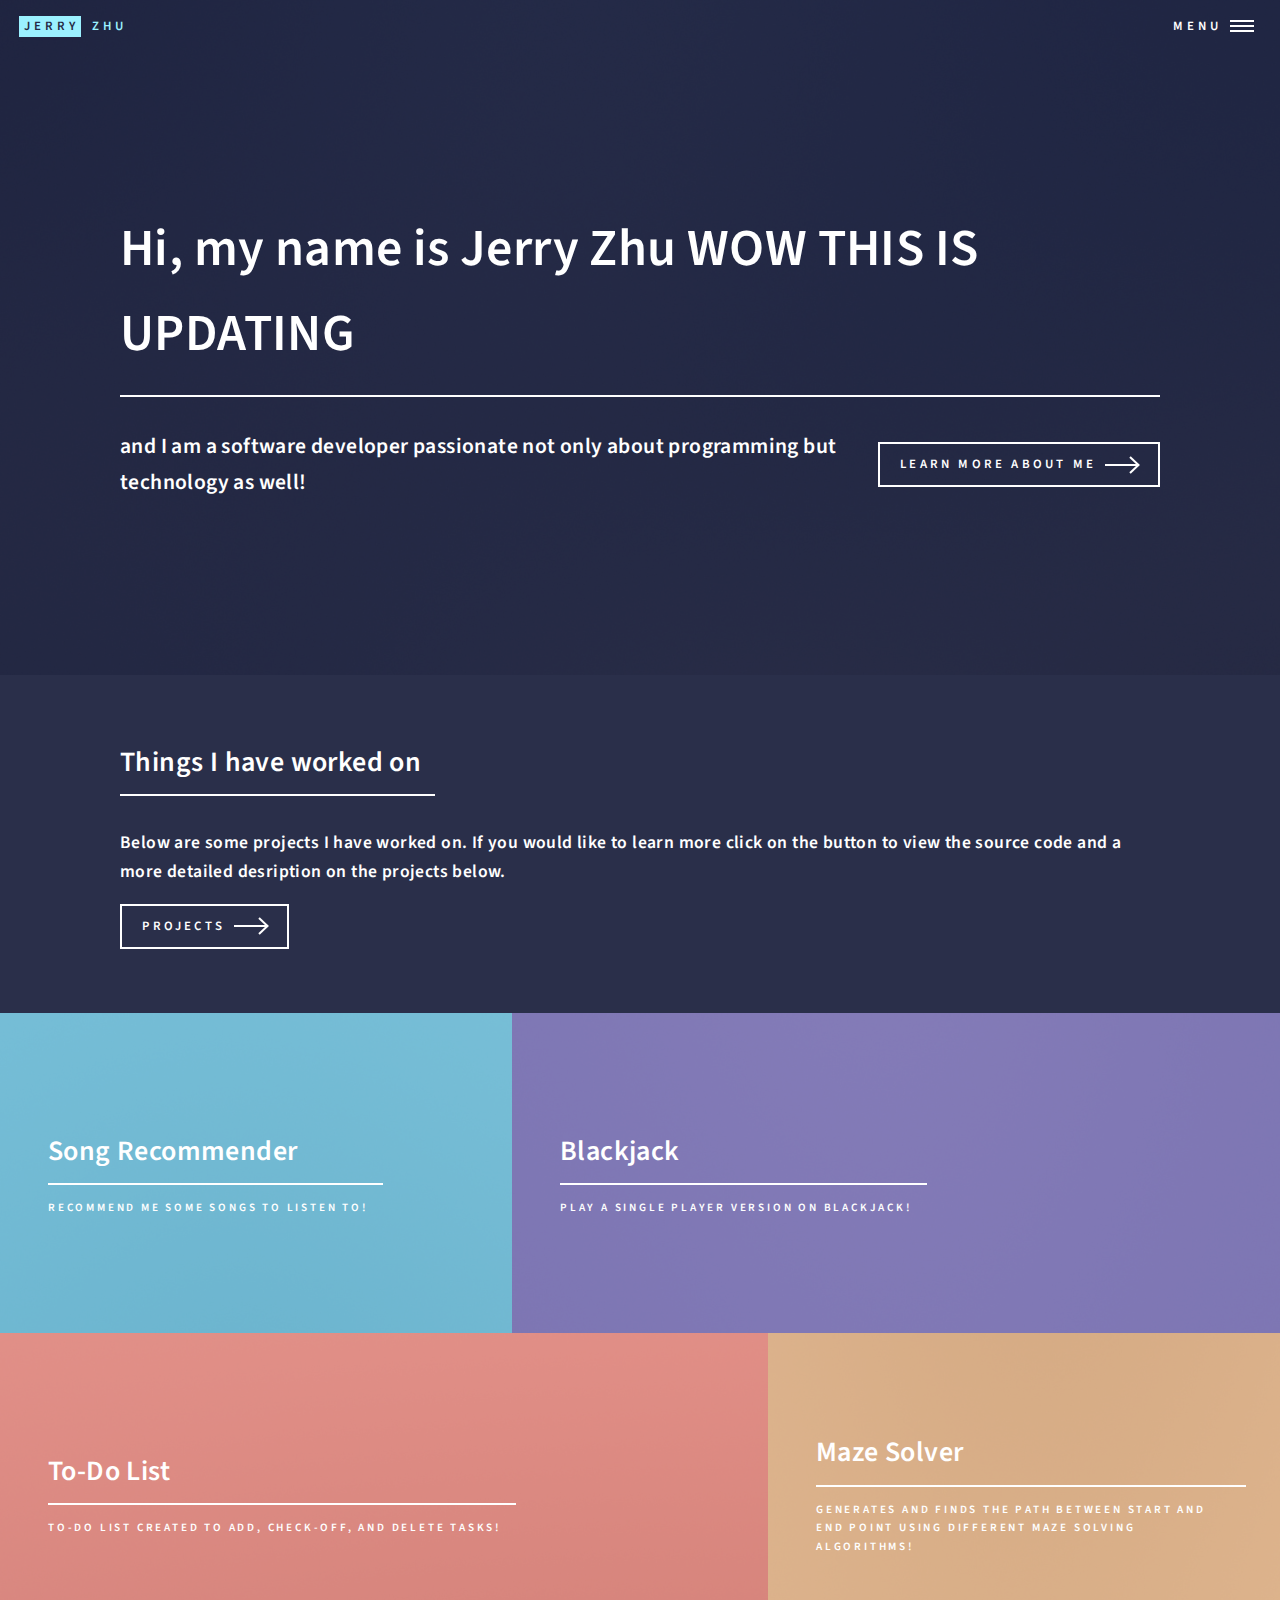
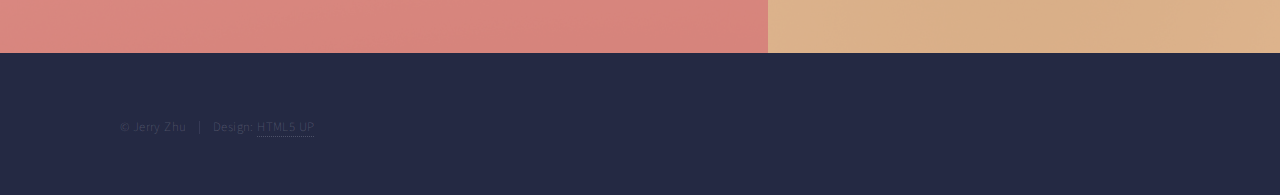
==== commit d5c5658f: "checking for updates" ====
--- a/index.html
+++ b/index.html
@@ -42,7 +42,7 @@
 					<section id="banner" class="major">
 						<div class="inner">
 							<header class="major">
-								<h1>Hi, my name is Jerry Zhu</h1>
+								<h1>Hi, my name is Jerry Zhu WOW THIS IS UPDATING</h1>
 							</header>
 							<div class="content">
 								<h3>and I am a software developer passionate not only about programming but technology as well!</h3>
@@ -75,7 +75,7 @@
 										<img src="images/pic01.jpg" alt="" />
 									</span>
 									<header class="major">
-										<h3><a href="http://ec2-18-217-144-53.us-east-2.compute.amazonaws.com:8080/songrecommender/main.jsp" target="_blank" class="link">Song Recommender</a></h3>
+										<h3><a href="http://ec2-3-135-225-64.us-east-2.compute.amazonaws.com:8080/SongRecommendationWebApp/home.jsp" target="_blank" class="link">Song Recommender</a></h3>
 										<p>Recommend me some songs to listen to!</p>
 									</header>
 								</article>
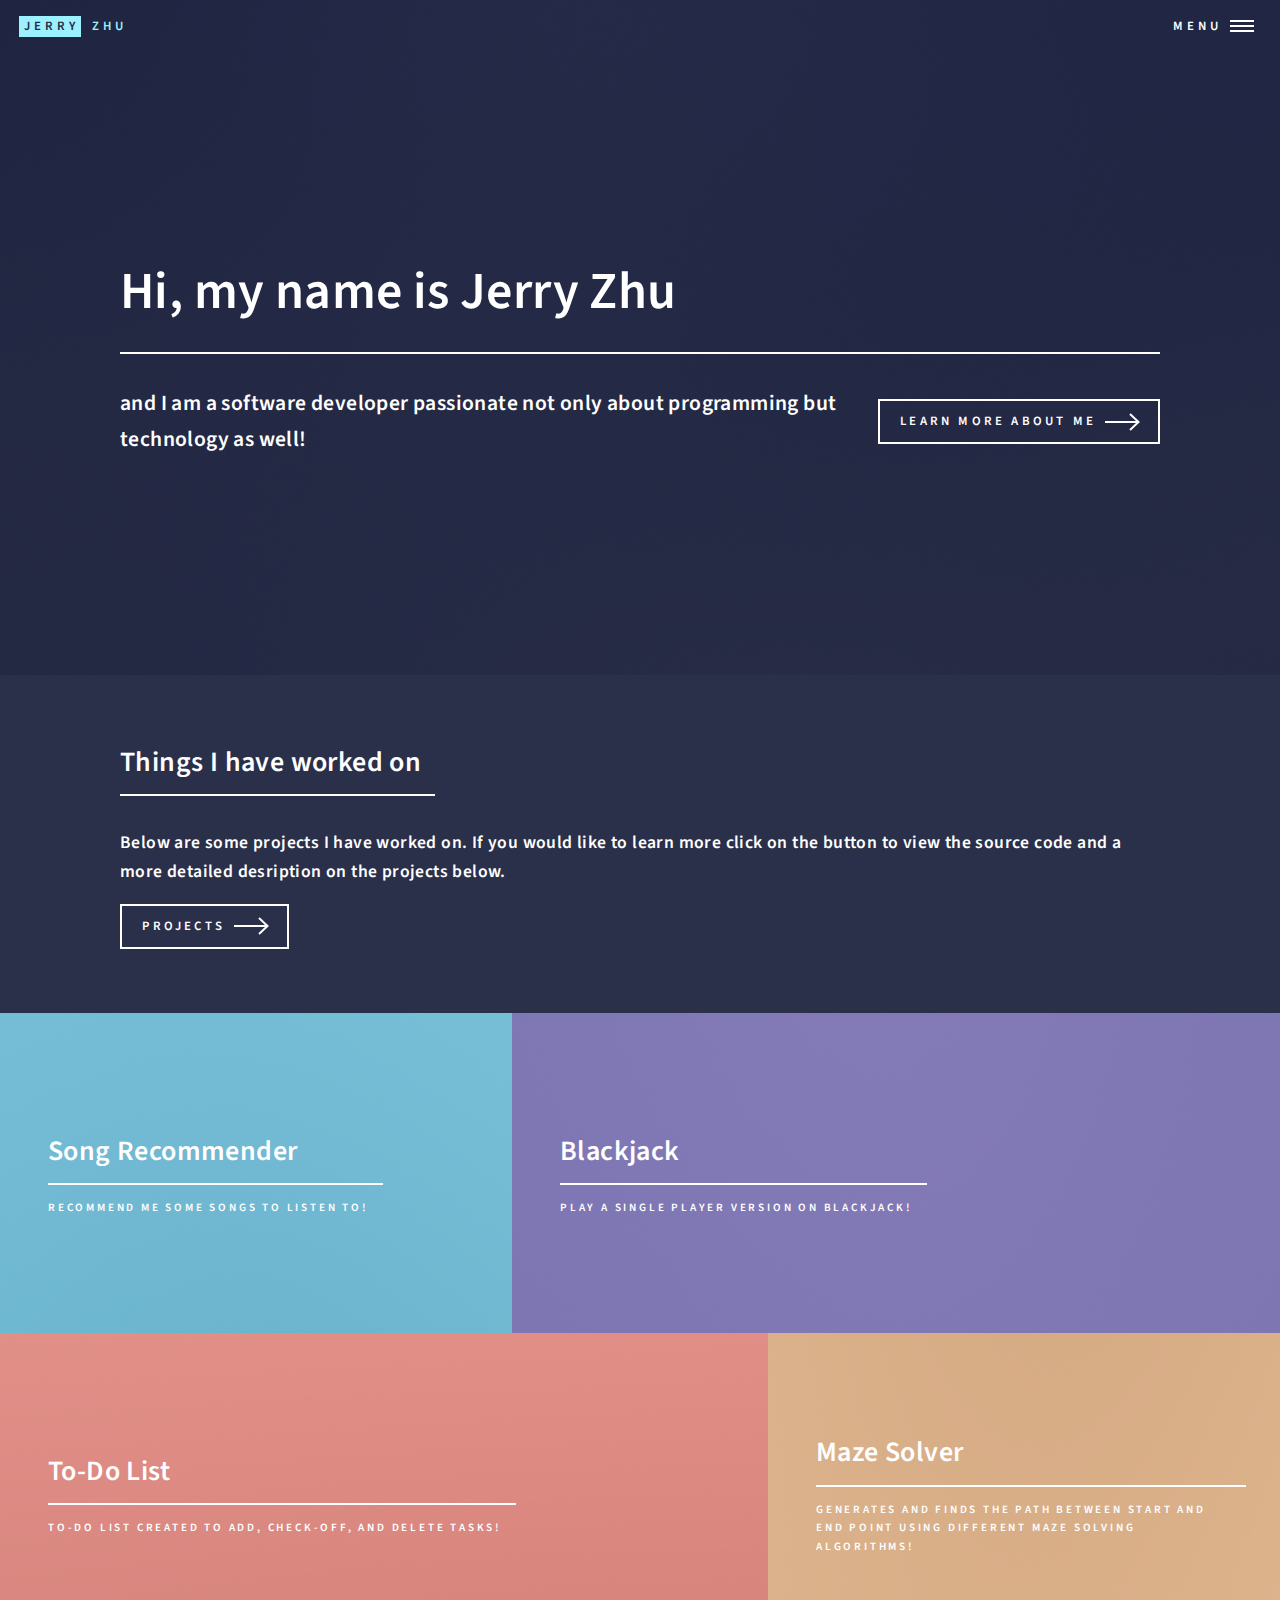
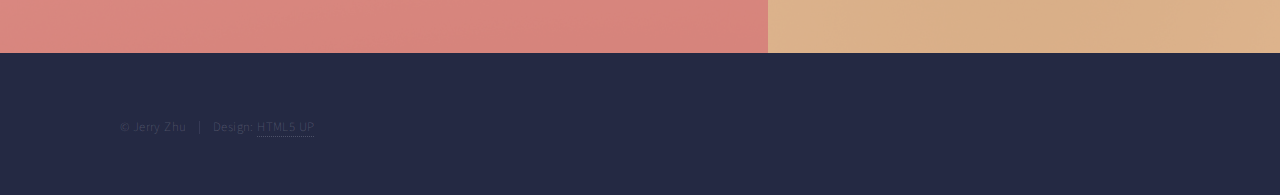
==== commit 8dacc9ec: "update 1" ====
--- a/index.html
+++ b/index.html
@@ -42,7 +42,7 @@
 					<section id="banner" class="major">
 						<div class="inner">
 							<header class="major">
-								<h1>Hi, my name is Jerry Zhu WOW THIS IS UPDATING</h1>
+								<h1>Hi, my name is Jerry Zhu</h1>
 							</header>
 							<div class="content">
 								<h3>and I am a software developer passionate not only about programming but technology as well!</h3>
